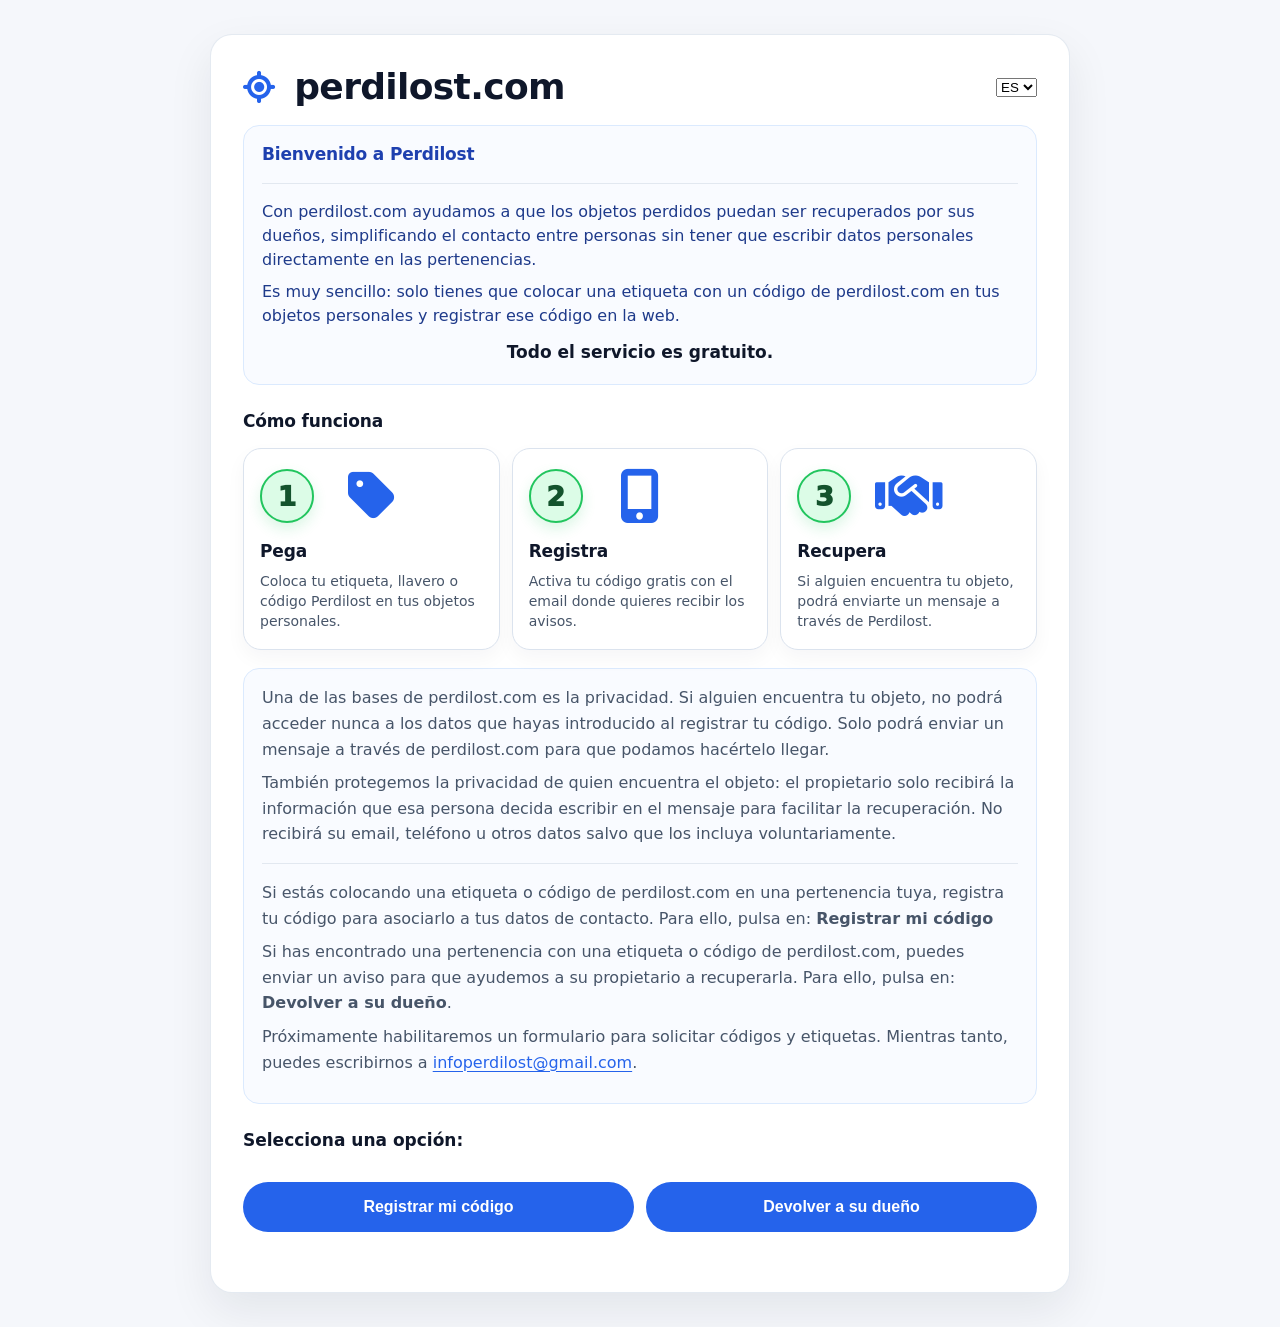
==== index.html @ 6f123579 "Add CA and FR language options to homepage Update index.html" ====
<!DOCTYPE html>
<html lang="es">
<head>
  <meta charset="UTF-8">
  <meta name="viewport" content="width=device-width, initial-scale=1.0">
  <title>perdilost.com</title>
  <link rel="stylesheet" href="styles.css">
  <link rel="stylesheet" href="https://cdnjs.cloudflare.com/ajax/libs/font-awesome/6.5.2/css/all.min.css">
</head>
<body>
  <div class="contenedor">
<div style="display:flex; justify-content:space-between; align-items:center; gap:12px; flex-wrap:wrap;">
  <h1 style="margin-bottom:0;"><i class="fa-solid fa-location-crosshairs"></i> perdilost.com</h1>
  <div>
<select id="selector-idioma" class="selector-idioma" aria-label="Seleccionar idioma" onchange="cambiarIdioma(this.value)">
  <option value="es">ES</option>
  <option value="ca">CA</option>
  <option value="en">EN</option>
  <option value="fr">FR</option>
</select>
  </div>
</div>

<div class="bloque-info bloque-bienvenida">
  <strong id="bienvenida-titulo">Bienvenido a Perdilost</strong>
  <hr>
  <span id="bienvenida-texto">Con perdilost.com ayudamos a que los objetos perdidos puedan ser recuperados por sus dueños, simplificando el contacto entre personas sin tener que escribir datos personales directamente en las pertenencias.<span class="salto-suave">Es muy sencillo: solo tienes que colocar una etiqueta con un código de perdilost.com en tus objetos personales y registrar ese código en la web.</span><span class="texto-destacado-gratuito">Todo el servicio es gratuito.</span></span>
</div>

<section class="pasos-servicio" aria-labelledby="pasos-titulo">
  <h2 id="pasos-titulo"></h2>

  <div class="pasos-lista" id="pasos-lista">
    <div class="paso-card">
      <button type="button" class="boton-carrusel-pasos" aria-label="Ver siguiente paso" onclick="avanzarCarruselPasos()">
        <i class="fa-solid fa-arrow-right"></i>
      </button>

      <div class="paso-cabecera">
        <div class="paso-numero">1</div>
        <div class="paso-icono"><i class="fa-solid fa-tag"></i></div>
      </div>
      <h3 id="paso1-titulo"></h3>
      <p id="paso1-texto"></p>
    </div>

    <div class="paso-card">
      <button type="button" class="boton-carrusel-pasos" aria-label="Ver siguiente paso" onclick="avanzarCarruselPasos()">
        <i class="fa-solid fa-arrow-right"></i>
      </button>

      <div class="paso-cabecera">
        <div class="paso-numero">2</div>
        <div class="paso-icono"><i class="fa-solid fa-mobile-screen-button"></i></div>
      </div>
      <h3 id="paso2-titulo"></h3>
      <p id="paso2-texto"></p>
    </div>

    <div class="paso-card">
      <button type="button" class="boton-carrusel-pasos" aria-label="Ver siguiente paso" onclick="avanzarCarruselPasos()">
        <i class="fa-solid fa-arrow-right"></i>
      </button>

      <div class="paso-cabecera">
        <div class="paso-numero">3</div>
        <div class="paso-icono"><i class="fa-solid fa-handshake"></i></div>
      </div>
      <h3 id="paso3-titulo"></h3>
      <p id="paso3-texto"></p>
    </div>
  </div>
</section>

<div class="bloque-info bloque-opciones">
<div class="texto-secundario" id="texto-privacidad">
    Una de las bases de perdilost.com es la privacidad. Si alguien encuentra tu objeto, no podrá acceder nunca a los datos que hayas introducido al registrar tu código. Solo podrá enviar un mensaje a través de perdilost.com para que podamos hacértelo llegar.<span class="salto-suave">También protegemos la privacidad de quien encuentra el objeto: el propietario solo recibirá la información que esa persona decida escribir en el mensaje para facilitar la recuperación. No recibirá su email, teléfono u otros datos salvo que los incluya voluntariamente.</span>
  </div>

  <hr>

  <div class="texto-secundario" id="bienvenida-secundario">
    Si estás colocando una etiqueta o código de perdilost.com en una pertenencia tuya, registra tu código para asociarlo a tus datos de contacto. Para ello, pulsa en: <strong>Registrar mi código</strong><span class="salto-suave">Si has encontrado una pertenencia con una etiqueta o código de perdilost.com, puedes enviar un aviso para que ayudemos a su propietario a recuperarla. Para ello, pulsa en: <strong>Devolver a su dueño</strong>.</span><span class="salto-suave">Próximamente habilitaremos un formulario para solicitar códigos y etiquetas. Mientras tanto, puedes escribirnos a <a href="mailto:infoperdilost@gmail.com">infoperdilost@gmail.com</a>.</span>
  </div>
</div>

<p id="texto-selecciona-opcion">Selecciona una opción:</p>

<div class="botones-principales">
  <button id="btn-propietario" onclick="mostrarPropietario()">Registrar mi código</button>
  <button id="btn-encontrado" onclick="mostrarEncontrado()">Devolver a su dueño</button>
</div>

    <div id="zona"></div>

<script>
  let idiomaActual = 'es';
let formularioActivo = '';
    const textos = {
  es: {
    selectorIdiomaLabel: 'Seleccionar idioma',
    bienvenidaTitulo: 'Bienvenido a Perdilost',
    bienvenidaTexto: 'Con perdilost.com ayudamos a que los objetos perdidos puedan ser recuperados por sus dueños, simplificando el contacto entre personas sin tener que escribir datos personales directamente en las pertenencias.<span class="salto-suave">Es muy sencillo: solo tienes que colocar una etiqueta con un código de perdilost.com en tus objetos personales y registrar ese código en la web.</span><span class="texto-destacado-gratuito">Todo el servicio es gratuito.</span>',
    bienvenidaSecundario: 'Si estás colocando una etiqueta o código de perdilost.com en una pertenencia tuya, registra tu código para asociarlo a tus datos de contacto. Para ello, pulsa en: <strong>Registrar mi código</strong><span class="salto-suave">Si has encontrado una pertenencia con una etiqueta o código de perdilost.com, puedes enviar un aviso para que ayudemos a su propietario a recuperarla. Para ello, pulsa en: <strong>Devolver a su dueño</strong>.</span><span class="salto-suave">Próximamente habilitaremos un formulario para solicitar códigos y etiquetas. Mientras tanto, puedes escribirnos a <a href="mailto:infoperdilost@gmail.com">infoperdilost@gmail.com</a>.</span>',
    seleccionaOpcion: 'Selecciona una opción:',
    botonRegistrar: 'Registrar mi código',
    botonEncontrado: 'Devolver a su dueño',
    privacidadTexto: 'Una de las bases de perdilost.com es la privacidad. Si alguien encuentra tu objeto, no podrá acceder nunca a los datos que hayas introducido al registrar tu código. Solo podrá enviar un mensaje a través de perdilost.com para que podamos hacértelo llegar.<span class="salto-suave">También protegemos la privacidad de quien encuentra el objeto: el propietario solo recibirá la información que esa persona decida escribir en el mensaje para facilitar la recuperación. No recibirá su email, teléfono u otros datos salvo que los incluya voluntariamente.</span>',
pasosTitulo: 'Cómo funciona',
carruselSiguienteLabel: 'Ver siguiente paso',
paso1Titulo: 'Pega',
paso1Texto: 'Coloca tu etiqueta, llavero o código Perdilost en tus objetos personales.',
paso2Titulo: 'Registra',
paso2Texto: 'Activa tu código gratis con el email donde quieres recibir los avisos.',
paso3Titulo: 'Recupera',
paso3Texto: 'Si alguien encuentra tu objeto, podrá enviarte un mensaje a través de Perdilost.',
formPropietarioTitulo: 'Registrar mi código',
formPropietarioIntro: 'Introduce tu código y tus datos de contacto.',
formPropietarioTexto1: 'Registra tu código en nuestra web de manera que, si alguien encuentra esta pertenencia y accede a Perdilost, te enviaremos un aviso al email que indiques en esta cuenta.',
formPropietarioTexto2: 'También puedes añadir una breve descripción del objeto e instrucciones para su devolución. Esto puede servir más adelante para ayudarte a recuperarlo en caso de pérdida. Todos los datos que facilites son privados y solo los utilizaremos para ayudarte a recuperar tu objeto. Nadie tendrá acceso a esta información a través del código.',
formPropietarioTextoLegal: 'Debes aceptar la información básica sobre protección de datos antes de registrar tu código.',
formEncontradoTitulo: 'Devolver a su dueño',
formEncontradoIntro: 'Introduce el código del objeto y tus datos.',
formEncontradoTexto1: 'Introduce el código que aparece en la etiqueta de la pertenencia que has encontrado, tu nombre (opcional), tu email (opcional) y el mensaje que quieres que reenviemos al propietario con las instrucciones para poder recuperar su pertenencia.',
formEncontradoTexto2: 'Tus datos serán privados. El propietario solo recibirá el mensaje que tú decidas enviarle a través de nuestra web.',
formEncontradoTextoLegal: 'Antes de enviar el aviso, puedes consultar la información básica sobre protección de datos aplicable a este formulario.',
checkboxPrivacidadEncontrado: 'He leído la información básica sobre protección de datos y acepto el tratamiento de los datos que facilite para gestionar este aviso a través del servicio Perdilost.',
placeholderCodigo: 'Ejemplo: 1234567890',
placeholderNombre: 'Escribe tu nombre completo',
placeholderTelefono: 'Escribe tu teléfono (opcional)',
placeholderContacto: 'Escribe tu email',
placeholderContactoRepetir: 'Repite tu email',
placeholderDescripcion: 'Añade cualquier otra información que pueda sernos útil en caso de que pierdas el objeto',
placeholderCodigoEncontrado: 'Introduce el código de la etiqueta',
placeholderNombreEncontrado: 'Tu nombre (opcional)',
placeholderTelefonoEncontrado: 'Tu teléfono (opcional)',
placeholderContactoEncontrado: 'Tu email (opcional)',
placeholderMensajeEncontrado: 'Escribe aquí el mensaje que quieres que reciba el propietario para poder recuperar su pertenencia. Puedes indicar cómo contactarte o en qué lugar has dejado el objeto para que pueda pasar a recogerlo.',
botonCrearRegistro: 'Crear registro',
botonEnviarAviso: 'Enviar aviso',
botonEnviando: 'Enviando...',
mensajeCamposRegistro: 'Debes completar todos los campos para registrar tu código.',
mensajeEmailsNoCoinciden: 'Los emails no coinciden. Revisa ambos campos.',
mensajeEmailRegistroNoEnviado: 'Código activado correctamente, pero no hemos podido enviarte el email de confirmación.',
mensajeRegistroOk: 'Código activado correctamente. Te hemos enviado un email de confirmación con los datos del registro.',
mensajeCamposEncontrado: 'Debes completar todos los campos obligatorios para enviar el aviso.',

proteccionDatosTitulo: 'Información básica sobre protección de datos',
proteccionDatosResponsableLabel: 'Responsable:',
proteccionDatosResponsableValor: 'Perdilost',
proteccionDatosFinalidadLabel: 'Finalidad:',
proteccionDatosFinalidadValor: 'gestionar el registro de tu código, asociarlo a tus datos de contacto, avisarte si alguien encuentra el objeto vinculado a ese código, enviarte recordatorios relacionados con la recuperación del objeto y atender incidencias del servicio.',
proteccionDatosBaseLabel: 'Base jurídica:',
proteccionDatosBaseValor: 'tu consentimiento al registrar el código y solicitar el servicio.',
proteccionDatosDestinatariosLabel: 'Destinatarios:',
proteccionDatosDestinatariosValor: 'no se cederán datos a terceros salvo obligación legal o proveedores necesarios para prestar el servicio, como alojamiento web, base de datos o envío de correos.',
proteccionDatosDerechosLabel: 'Derechos:',
proteccionDatosDerechosValor: 'puedes solicitar el acceso, rectificación, supresión y otros derechos escribiendo a infoperdilost@gmail.com.',
proteccionDatosInfoAdicional: 'Información adicional:',
proteccionDatosInfoAdicionalValor: 'puedes consultar la política de privacidad completa en el enlace habilitado por Perdilost.',
proteccionDatosPoliticaTexto: 'Ver política de privacidad completa',
checkboxPrivacidadRegistro: 'He leído la información básica sobre protección de datos y acepto el tratamiento de mis datos para registrar mi código y gestionar las comunicaciones necesarias del servicio Perdilost.',
mensajePrivacidadObligatoria: 'Debes aceptar la información de protección de datos para registrar tu código.',
mensajePrivacidadObligatoriaEncontrado: 'Debes aceptar la información de protección de datos para enviar el aviso.'
  },
  ca: {
    selectorIdiomaLabel: 'Seleccionar idioma',
    bienvenidaTitulo: 'Benvingut a Perdilost',
    bienvenidaTexto: 'Amb perdilost.com ajudem que els objectes perduts puguin ser recuperats pels seus propietaris, simplificant el contacte entre persones sense haver d’escriure dades personals directament a les pertinences.<span class="salto-suave">És molt senzill: només has de col·locar una etiqueta amb un codi de perdilost.com als teus objectes personals i registrar aquest codi al web.</span><span class="texto-destacado-gratuito">Tot el servei és gratuït.</span>',
    bienvenidaSecundario: 'Si estàs col·locant una etiqueta o codi de perdilost.com en una pertinença teva, registra el teu codi per associar-lo a les teves dades de contacte. Per fer-ho, prem: <strong>Registrar el meu codi</strong><span class="salto-suave">Si has trobat una pertinença amb una etiqueta o codi de perdilost.com, pots enviar un avís perquè ajudem el seu propietari a recuperar-la. Per fer-ho, prem: <strong>Retornar-la al seu propietari</strong>.</span><span class="salto-suave">Properament habilitarem un formulari per sol·licitar codis i etiquetes. Mentrestant, pots escriure’ns a <a href="mailto:infoperdilost@gmail.com">infoperdilost@gmail.com</a>.</span>',
    seleccionaOpcion: 'Selecciona una opció:',
    botonRegistrar: 'Registrar el meu codi',
    botonEncontrado: 'Retornar-la al seu propietari',
    privacidadTexto: 'Una de les bases de perdilost.com és la privacitat. Si algú troba el teu objecte, no podrà accedir mai a les dades que hagis introduït en registrar el teu codi. Només podrà enviar un missatge a través de perdilost.com perquè te’l puguem fer arribar.<span class="salto-suave">També protegim la privacitat de qui troba l’objecte: el propietari només rebrà la informació que aquesta persona decideixi escriure al missatge per facilitar la recuperació. No rebrà el seu email, telèfon o altres dades tret que les inclogui voluntàriament.</span>',
pasosTitulo: 'Com funciona',
carruselSiguienteLabel: 'Veure el pas següent',
paso1Titulo: 'Enganxa',
paso1Texto: 'Col·loca la teva etiqueta, clauer o codi Perdilost als teus objectes personals.',
paso2Titulo: 'Registra',
paso2Texto: 'Activa el teu codi gratis amb l’email on vols rebre els avisos.',
paso3Titulo: 'Recupera',
paso3Texto: 'Si algú troba el teu objecte, podrà enviar-te un missatge a través de Perdilost.',
formPropietarioTitulo: 'Registrar el meu codi',
formPropietarioIntro: 'Introdueix el teu codi i les teves dades de contacte.',
formPropietarioTexto1: 'Registra el teu codi al nostre web perquè, si algú troba aquesta pertinença i accedeix a Perdilost, puguem enviar-te un avís a l’email que indiquis.',
formPropietarioTexto2: 'També pots afegir una breu descripció de l’objecte i instruccions per a la seva devolució. Això pot servir més endavant per ajudar-te a recuperar-lo en cas de pèrdua. Totes les dades que facilitis són privades i només les utilitzarem per ajudar-te a recuperar el teu objecte. Ningú tindrà accés a aquesta informació a través del codi.',
formPropietarioTextoLegal: 'Has d’acceptar la informació bàsica sobre protecció de dades abans de registrar el teu codi.',
formEncontradoTitulo: 'Retornar-la al seu propietari',
formEncontradoIntro: 'Introdueix el codi de l’objecte i les teves dades.',
formEncontradoTexto1: 'Introdueix el codi que apareix a l’etiqueta de la pertinença que has trobat, el teu nom (opcional), el teu email (opcional) i el missatge que vols que reenviem al propietari amb les instruccions perquè pugui recuperar la seva pertinença.',
formEncontradoTexto2: 'Les teves dades seran privades. El propietari només rebrà el missatge que decideixis enviar-li a través del nostre web.',
formEncontradoTextoLegal: 'Abans d’enviar l’avís, pots consultar la informació bàsica sobre protecció de dades aplicable a aquest formulari.',
checkboxPrivacidadEncontrado: 'He llegit la informació bàsica sobre protecció de dades i accepto el tractament de les dades que faciliti per gestionar aquest avís a través del servei Perdilost.',
placeholderCodigo: 'Exemple: 1234567890',
placeholderNombre: 'Escriu el teu nom complet',
placeholderTelefono: 'Escriu el teu telèfon (opcional)',
placeholderContacto: 'Escriu el teu email',
placeholderContactoRepetir: 'Repeteix el teu email',
placeholderDescripcion: 'Afegeix qualsevol altra informació que ens pugui ser útil en cas que perdis l’objecte',
placeholderCodigoEncontrado: 'Introdueix el codi de l’etiqueta',
placeholderNombreEncontrado: 'El teu nom (opcional)',
placeholderTelefonoEncontrado: 'El teu telèfon (opcional)',
placeholderContactoEncontrado: 'El teu email (opcional)',
placeholderMensajeEncontrado: 'Escriu aquí el missatge que vols que rebi el propietari per poder recuperar la seva pertinença. Pots indicar com contactar amb tu o en quin lloc has deixat l’objecte perquè el pugui recollir.',
botonCrearRegistro: 'Crear registre',
botonEnviarAviso: 'Enviar avís',
botonEnviando: 'Enviant...',
mensajeCamposRegistro: 'Has de completar tots els camps per registrar el teu codi.',
mensajeEmailsNoCoinciden: 'Els emails no coincideixen. Revisa tots dos camps.',
mensajeEmailRegistroNoEnviado: 'Codi activat correctament, però no hem pogut enviar-te l’email de confirmació.',
mensajeRegistroOk: 'Codi activat correctament. T’hem enviat un email de confirmació amb les dades del registre.',
mensajeCamposEncontrado: 'Has de completar tots els camps obligatoris per enviar l’avís.',

proteccionDatosTitulo: 'Informació bàsica sobre protecció de dades',
proteccionDatosResponsableLabel: 'Responsable:',
proteccionDatosResponsableValor: 'Perdilost',
proteccionDatosFinalidadLabel: 'Finalitat:',
proteccionDatosFinalidadValor: 'gestionar el registre del teu codi, associar-lo a les teves dades de contacte, avisar-te si algú troba l’objecte vinculat a aquest codi, enviar-te recordatoris relacionats amb la recuperació de l’objecte i atendre incidències del servei.',
proteccionDatosBaseLabel: 'Base jurídica:',
proteccionDatosBaseValor: 'el teu consentiment en registrar el codi i sol·licitar el servei.',
proteccionDatosDestinatariosLabel: 'Destinataris:',
proteccionDatosDestinatariosValor: 'no se cediran dades a tercers excepte obligació legal o proveïdors necessaris per prestar el servei, com allotjament web, base de dades o enviament de correus.',
proteccionDatosDerechosLabel: 'Drets:',
proteccionDatosDerechosValor: 'pots sol·licitar l’accés, rectificació, supressió i altres drets escrivint a infoperdilost@gmail.com.',
proteccionDatosInfoAdicional: 'Informació addicional:',
proteccionDatosInfoAdicionalValor: 'pots consultar la política de privacitat completa a l’enllaç habilitat per Perdilost.',
proteccionDatosPoliticaTexto: 'Veure política de privacitat completa',
checkboxPrivacidadRegistro: 'He llegit la informació bàsica sobre protecció de dades i accepto el tractament de les meves dades per registrar el meu codi i gestionar les comunicacions necessàries del servei Perdilost.',
mensajePrivacidadObligatoria: 'Has d’acceptar la informació de protecció de dades per registrar el teu codi.',
mensajePrivacidadObligatoriaEncontrado: 'Has d’acceptar la informació de protecció de dades per enviar l’avís.'
  },
  en: {
    selectorIdiomaLabel: 'Select language',
    bienvenidaTitulo: 'Welcome to Perdilost',
    bienvenidaTexto: 'With perdilost.com, we help lost belongings be recovered by their owners, making contact between people easier without having to write personal details directly on belongings.<span class="salto-suave">It is very simple: just place a tag with a perdilost.com code on your personal belongings and register that code on the website.</span><span class="texto-destacado-gratuito">The whole service is free.</span>',
    bienvenidaSecundario: 'If you are placing a perdilost.com tag or code on one of your belongings, register your code to link it to your contact details. To do so, click: <strong>Register my code</strong><span class="salto-suave">If you have found an item with a perdilost.com tag or code, you can send a notice so we can help its owner recover it. To do so, click: <strong>Return it to its owner</strong>.</span><span class="salto-suave">We will soon add a form to request codes and tags. Until then, you can write to us at <a href="mailto:infoperdilost@gmail.com">infoperdilost@gmail.com</a>.</span>',
    seleccionaOpcion: 'Choose an option:',
    botonRegistrar: 'Register my code',
    botonEncontrado: 'Return it to its owner',
    privacidadTexto: 'One of the foundations of perdilost.com is privacy. If someone finds your item, they will never be able to access the details you entered when registering your code. They can only send a message through perdilost.com so we can forward it to you.<span class="salto-suave">We also protect the privacy of the person who finds the item: the owner will only receive the information that person chooses to write in the message to help recover the item. They will not receive their email, phone number or other details unless they include them voluntarily.</span>',
pasosTitulo: 'How it works',
carruselSiguienteLabel: 'View next step',
paso1Titulo: 'Stick',
paso1Texto: 'Attach your Perdilost label, keyring or code to your personal belongings.',
paso2Titulo: 'Register',
paso2Texto: 'Activate your code for free with the email where you want to receive notifications.',
paso3Titulo: 'Recover',
paso3Texto: 'If someone finds your item, they can send you a message through Perdilost.',
formPropietarioTitulo: 'Register my code',
formPropietarioIntro: 'Enter your code and your contact details.',
formPropietarioTexto1: 'Register your code on our website so that, if someone finds this item and accesses Perdilost, we can send you a notice to the email address you provide.',
formPropietarioTexto2: 'You can also add a brief description of the item and instructions for its return. This may help you recover it later if it is lost. All the data you provide is private and will only be used to help you recover your item. No one will have access to this information through the code.',
formPropietarioTextoLegal: 'You must accept the basic data protection information before registering your code.',
formEncontradoTitulo: 'Return it to its owner',
formEncontradoIntro: 'Enter the item code and your details.',
formEncontradoTexto1: 'Enter the code shown on the tag of the item you found, your name (optional), your email (optional), and the message you want us to forward to the owner with instructions so they can recover their item.',
formEncontradoTexto2: 'Your details will remain private. The owner will only receive the message that you choose to send through our website.',
formEncontradoTextoLegal: 'Before sending the notice, you can read the basic data protection information applicable to this form.',
checkboxPrivacidadEncontrado: 'I have read the basic data protection information and I accept the processing of the data I provide to manage this notice through the Perdilost service.',
placeholderCodigo: 'Example: 1234567890',
placeholderNombre: 'Enter your full name',
placeholderTelefono: 'Enter your phone number (optional)',
placeholderContacto: 'Enter your email',
placeholderContactoRepetir: 'Repeat your email',
placeholderDescripcion: 'Add any other information that may be useful if you lose the item',
placeholderCodigoEncontrado: 'Enter the code on the tag',
placeholderNombreEncontrado: 'Your name (optional)',
placeholderTelefonoEncontrado: 'Your phone number (optional)',
placeholderContactoEncontrado: 'Your email (optional)',
placeholderMensajeEncontrado: 'Write here the message you want the owner to receive so they can recover their item. You can indicate how to contact you or where you left it.',
botonCrearRegistro: 'Create record',
botonEnviarAviso: 'Send notice',
botonEnviando: 'Sending...',
mensajeCamposRegistro: 'You must complete all fields to register your code.',
mensajeEmailsNoCoinciden: 'The email addresses do not match. Please check both fields.',
mensajeEmailRegistroNoEnviado: 'Code activated correctly, but we could not send you the confirmation email.',
mensajeRegistroOk: 'Code activated correctly. We have sent you a confirmation email with the registration details.',
mensajeCamposEncontrado: 'You must complete all required fields to send the notice.',

proteccionDatosTitulo: 'Basic information on data protection',
proteccionDatosResponsableLabel: 'Controller:',
proteccionDatosResponsableValor: 'Perdilost',
proteccionDatosFinalidadLabel: 'Purpose:',
proteccionDatosFinalidadValor: 'to manage your code registration, link it to your contact details, notify you if someone finds the item associated with that code, send you reminders related to item recovery, and handle service-related issues.',
proteccionDatosBaseLabel: 'Legal basis:',
proteccionDatosBaseValor: 'your consent when registering the code and requesting the service.',
proteccionDatosDestinatariosLabel: 'Recipients:',
proteccionDatosDestinatariosValor: 'data will not be disclosed to third parties except where required by law or to service providers necessary to operate the service, such as web hosting, database, or email delivery providers.',
proteccionDatosDerechosLabel: 'Rights:',
proteccionDatosDerechosValor: 'you may request access, rectification, erasure, and other rights by writing to infoperdilost@gmail.com.',
proteccionDatosInfoAdicional: 'Additional information:',
proteccionDatosInfoAdicionalValor: 'you can read the full privacy policy using the link provided by Perdilost.',
proteccionDatosPoliticaTexto: 'View full privacy policy',
checkboxPrivacidadRegistro: 'I have read the basic data protection information and I accept the processing of my data to register my code and manage the communications necessary for the Perdilost service.',
mensajePrivacidadObligatoria: 'You must accept the data protection information to register your code.',
mensajePrivacidadObligatoriaEncontrado: 'You must accept the data protection information to send the notice.'
  },
  fr: {
    selectorIdiomaLabel: 'Sélectionner la langue',
    bienvenidaTitulo: 'Bienvenue sur Perdilost',
    bienvenidaTexto: 'Avec perdilost.com, nous aidons les objets perdus à être retrouvés par leurs propriétaires, en facilitant le contact entre les personnes sans avoir à écrire de données personnelles directement sur les biens.<span class="salto-suave">C’est très simple : il suffit de placer une étiquette avec un code perdilost.com sur vos objets personnels et d’enregistrer ce code sur le site.</span><span class="texto-destacado-gratuito">Tout le service est gratuit.</span>',
    bienvenidaSecundario: 'Si vous placez une étiquette ou un code perdilost.com sur l’un de vos biens, enregistrez votre code pour l’associer à vos coordonnées. Pour cela, cliquez sur : <strong>Enregistrer mon code</strong><span class="salto-suave">Si vous avez trouvé un bien avec une étiquette ou un code perdilost.com, vous pouvez envoyer un avis afin que nous aidions son propriétaire à le récupérer. Pour cela, cliquez sur : <strong>Le rendre à son propriétaire</strong>.</span><span class="salto-suave">Nous proposerons prochainement un formulaire pour demander des codes et des étiquettes. En attendant, vous pouvez nous écrire à <a href="mailto:infoperdilost@gmail.com">infoperdilost@gmail.com</a>.</span>',
    seleccionaOpcion: 'Sélectionnez une option :',
    botonRegistrar: 'Enregistrer mon code',
    botonEncontrado: 'Le rendre à son propriétaire',
    privacidadTexto: 'L’une des bases de perdilost.com est la confidentialité. Si quelqu’un trouve votre objet, il ne pourra jamais accéder aux données que vous avez saisies lors de l’enregistrement de votre code. Il pourra seulement envoyer un message via perdilost.com afin que nous puissions vous le transmettre.<span class="salto-suave">Nous protégeons également la confidentialité de la personne qui trouve l’objet : le propriétaire recevra uniquement les informations que cette personne décide d’écrire dans le message pour faciliter la récupération. Il ne recevra pas son email, son téléphone ni d’autres données, sauf si elle les inclut volontairement.</span>',
pasosTitulo: 'Comment ça marche',
carruselSiguienteLabel: 'Voir l’étape suivante',
paso1Titulo: 'Collez',
paso1Texto: 'Placez votre étiquette, porte-clés ou code Perdilost sur vos objets personnels.',
paso2Titulo: 'Enregistrez',
paso2Texto: 'Activez gratuitement votre code avec l’email sur lequel vous souhaitez recevoir les avis.',
paso3Titulo: 'Récupérez',
paso3Texto: 'Si quelqu’un trouve votre objet, il pourra vous envoyer un message via Perdilost.',
formPropietarioTitulo: 'Enregistrer mon code',
formPropietarioIntro: 'Saisissez votre code et vos coordonnées.',
formPropietarioTexto1: 'Enregistrez votre code sur notre site afin que, si quelqu’un trouve ce bien et accède à Perdilost, nous puissions vous envoyer un avis à l’adresse email indiquée.',
formPropietarioTexto2: 'Vous pouvez également ajouter une brève description de l’objet et des instructions pour son retour. Cela pourra vous aider à le récupérer plus tard en cas de perte. Toutes les données fournies sont privées et seront uniquement utilisées pour vous aider à récupérer votre objet. Personne n’aura accès à ces informations via le code.',
formPropietarioTextoLegal: 'Vous devez accepter les informations de base sur la protection des données avant d’enregistrer votre code.',
formEncontradoTitulo: 'Le rendre à son propriétaire',
formEncontradoIntro: 'Saisissez le code de l’objet et vos informations.',
formEncontradoTexto1: 'Saisissez le code figurant sur l’étiquette du bien que vous avez trouvé, votre nom (facultatif), votre email (facultatif) et le message que vous souhaitez que nous transmettions au propriétaire avec les instructions pour récupérer son bien.',
formEncontradoTexto2: 'Vos données resteront privées. Le propriétaire recevra uniquement le message que vous décidez d’envoyer via notre site.',
formEncontradoTextoLegal: 'Avant d’envoyer l’avis, vous pouvez consulter les informations de base sur la protection des données applicables à ce formulaire.',
checkboxPrivacidadEncontrado: 'J’ai lu les informations de base sur la protection des données et j’accepte le traitement des données que je fournis pour gérer cet avis via le service Perdilost.',
placeholderCodigo: 'Exemple : 1234567890',
placeholderNombre: 'Écrivez votre nom complet',
placeholderTelefono: 'Écrivez votre téléphone (facultatif)',
placeholderContacto: 'Écrivez votre email',
placeholderContactoRepetir: 'Répétez votre email',
placeholderDescripcion: 'Ajoutez toute autre information qui pourrait nous être utile si vous perdez l’objet',
placeholderCodigoEncontrado: 'Saisissez le code de l’étiquette',
placeholderNombreEncontrado: 'Votre nom (facultatif)',
placeholderTelefonoEncontrado: 'Votre téléphone (facultatif)',
placeholderContactoEncontrado: 'Votre email (facultatif)',
placeholderMensajeEncontrado: 'Écrivez ici le message que vous souhaitez transmettre au propriétaire pour qu’il puisse récupérer son bien. Vous pouvez indiquer comment vous contacter ou où vous avez laissé l’objet.',
botonCrearRegistro: 'Créer l’enregistrement',
botonEnviarAviso: 'Envoyer l’avis',
botonEnviando: 'Envoi...',
mensajeCamposRegistro: 'Vous devez remplir tous les champs pour enregistrer votre code.',
mensajeEmailsNoCoinciden: 'Les adresses email ne correspondent pas. Vérifiez les deux champs.',
mensajeEmailRegistroNoEnviado: 'Code activé correctement, mais nous n’avons pas pu vous envoyer l’email de confirmation.',
mensajeRegistroOk: 'Code activé correctement. Nous vous avons envoyé un email de confirmation avec les détails de l’enregistrement.',
mensajeCamposEncontrado: 'Vous devez remplir tous les champs obligatoires pour envoyer l’avis.',

proteccionDatosTitulo: 'Informations de base sur la protection des données',
proteccionDatosResponsableLabel: 'Responsable :',
proteccionDatosResponsableValor: 'Perdilost',
proteccionDatosFinalidadLabel: 'Finalité :',
proteccionDatosFinalidadValor: 'gérer l’enregistrement de votre code, l’associer à vos coordonnées, vous prévenir si quelqu’un trouve l’objet associé à ce code, vous envoyer des rappels liés à la récupération de l’objet et traiter les incidents du service.',
proteccionDatosBaseLabel: 'Base juridique :',
proteccionDatosBaseValor: 'votre consentement lors de l’enregistrement du code et de la demande du service.',
proteccionDatosDestinatariosLabel: 'Destinataires :',
proteccionDatosDestinatariosValor: 'les données ne seront pas transmises à des tiers sauf obligation légale ou prestataires nécessaires au service, comme l’hébergement web, la base de données ou l’envoi d’emails.',
proteccionDatosDerechosLabel: 'Droits :',
proteccionDatosDerechosValor: 'vous pouvez demander l’accès, la rectification, la suppression et d’autres droits en écrivant à infoperdilost@gmail.com.',
proteccionDatosInfoAdicional: 'Informations supplémentaires :',
proteccionDatosInfoAdicionalValor: 'vous pouvez consulter la politique de confidentialité complète via le lien fourni par Perdilost.',
proteccionDatosPoliticaTexto: 'Voir la politique de confidentialité complète',
checkboxPrivacidadRegistro: 'J’ai lu les informations de base sur la protection des données et j’accepte le traitement de mes données pour enregistrer mon code et gérer les communications nécessaires du service Perdilost.',
mensajePrivacidadObligatoria: 'Vous devez accepter les informations de protection des données pour enregistrer votre code.',
mensajePrivacidadObligatoriaEncontrado: 'Vous devez accepter les informations de protection des données pour envoyer l’avis.'
  }
};
    function aplicarTextosGenerales() {
  document.documentElement.lang = idiomaActual;

  const selectorIdioma = document.getElementById('selector-idioma');
  if (selectorIdioma) {
    selectorIdioma.value = idiomaActual;
    selectorIdioma.setAttribute('aria-label', textos[idiomaActual].selectorIdiomaLabel);
  }

  document.getElementById('bienvenida-titulo').innerHTML = textos[idiomaActual].bienvenidaTitulo;
  document.getElementById('bienvenida-texto').innerHTML = textos[idiomaActual].bienvenidaTexto;
  document.getElementById('bienvenida-secundario').innerHTML = textos[idiomaActual].bienvenidaSecundario;
  document.getElementById('pasos-titulo').innerHTML = textos[idiomaActual].pasosTitulo;
document.getElementById('paso1-titulo').innerHTML = textos[idiomaActual].paso1Titulo;
document.getElementById('paso1-texto').innerHTML = textos[idiomaActual].paso1Texto;
document.getElementById('paso2-titulo').innerHTML = textos[idiomaActual].paso2Titulo;
document.getElementById('paso2-texto').innerHTML = textos[idiomaActual].paso2Texto;
document.getElementById('paso3-titulo').innerHTML = textos[idiomaActual].paso3Titulo;
document.getElementById('paso3-texto').innerHTML = textos[idiomaActual].paso3Texto;

document.querySelectorAll('.boton-carrusel-pasos').forEach((boton) => {
  boton.setAttribute('aria-label', textos[idiomaActual].carruselSiguienteLabel);
});

  document.getElementById('texto-selecciona-opcion').innerHTML = textos[idiomaActual].seleccionaOpcion;
  document.getElementById('btn-propietario').innerHTML = textos[idiomaActual].botonRegistrar;
  document.getElementById('btn-encontrado').innerHTML = textos[idiomaActual].botonEncontrado;
  document.getElementById('texto-privacidad').innerHTML = textos[idiomaActual].privacidadTexto;
}
function desplazarAFormularioEnMovil() {
  const zona = document.getElementById('zona');

  if (zona && window.matchMedia('(max-width: 720px)').matches) {
    setTimeout(() => {
      zona.scrollIntoView({
        behavior: 'smooth',
        block: 'start'
      });
    }, 80);
  }
}

function avanzarCarruselPasos() {
  const lista = document.getElementById('pasos-lista');
  const tarjetas = lista?.querySelectorAll('.paso-card');

  if (!lista || !tarjetas || tarjetas.length === 0) {
    return;
  }

  const primeraTarjeta = tarjetas[0];
  const estilosLista = window.getComputedStyle(lista);
  const separacion = parseFloat(estilosLista.columnGap || estilosLista.gap || 0);
  const anchoPaso = primeraTarjeta.offsetWidth + separacion;
  const indiceActual = Math.round(lista.scrollLeft / anchoPaso);
  const siguienteIndice = indiceActual >= tarjetas.length - 1 ? 0 : indiceActual + 1;

  lista.scrollTo({
    left: siguienteIndice * anchoPaso,
    behavior: 'smooth'
  });
}
function cambiarIdioma(idioma) {
  idiomaActual = textos[idioma] ? idioma : 'es';

  aplicarTextosGenerales();

  if (formularioActivo === 'propietario') {
    mostrarPropietario();
  } else if (formularioActivo === 'encontrado') {
    mostrarEncontrado();
  }
}

function marcarCampoError(id) {
  const elemento = document.getElementById(id);
  if (elemento) {
    elemento.classList.add('campo-error');
  }
}

function limpiarCampoError(id) {
  const elemento = document.getElementById(id);
  if (elemento) {
    elemento.classList.remove('campo-error');
  }
}

function marcarGrupoError(id) {
  const elemento = document.getElementById(id);
  if (elemento) {
    elemento.classList.add('grupo-error');
  }
}

function limpiarGrupoError(id) {
  const elemento = document.getElementById(id);
  if (elemento) {
    elemento.classList.remove('grupo-error');
  }
}

    aplicarTextosGenerales();
    
    function mostrarPropietario() {
      document.getElementById('btn-propietario').classList.add('activo');
      formularioActivo = 'propietario';
      document.getElementById('btn-encontrado').classList.remove('activo');
      document.getElementById('zona').innerHTML = `
        <div class="tarjeta-formulario">
<p><strong>${textos[idiomaActual].formPropietarioTitulo}</strong></p><hr>
<p>${textos[idiomaActual].formPropietarioIntro}</p>

<div class="texto-explicativo-formulario">
   ${textos[idiomaActual].formPropietarioTexto1}
  <div class="texto-secundario salto-suave">
    ${textos[idiomaActual].formPropietarioTexto2}
  </div>
  <div class="texto-secundario salto-suave">
    ${textos[idiomaActual].formPropietarioTextoLegal || ''}
  </div>
</div>

<div class="bloque-info bloque-legal-resumido" style="margin-top:18px;">
  <strong>${textos[idiomaActual].proteccionDatosTitulo}</strong>
  <p>${textos[idiomaActual].formPropietarioTextoLegal || ''}</p>
    <details class="detalle-legal">
    <summary>${idiomaActual === 'en' ? 'View basic data protection details' : idiomaActual === 'ca' ? 'Veure informació bàsica de protecció de dades' : idiomaActual === 'fr' ? 'Voir les informations de base sur la protection des données' : 'Ver información básica de protección de datos'}</summary>
    <div class="detalle-legal-contenido">
      <p><strong>${textos[idiomaActual].proteccionDatosResponsableLabel}</strong> ${textos[idiomaActual].proteccionDatosResponsableValor}</p>
      <p><strong>${textos[idiomaActual].proteccionDatosFinalidadLabel}</strong> ${textos[idiomaActual].proteccionDatosFinalidadValor}</p>
      <p><strong>${textos[idiomaActual].proteccionDatosBaseLabel}</strong> ${textos[idiomaActual].proteccionDatosBaseValor}</p>
      <p><strong>${textos[idiomaActual].proteccionDatosDestinatariosLabel}</strong> ${textos[idiomaActual].proteccionDatosDestinatariosValor}</p>
      <p><strong>${textos[idiomaActual].proteccionDatosDerechosLabel}</strong> ${textos[idiomaActual].proteccionDatosDerechosValor}</p>
      <p><strong>${textos[idiomaActual].proteccionDatosInfoAdicional}</strong> ${textos[idiomaActual].proteccionDatosInfoAdicionalValor}</p>
    </div>
  </details>

  <p class="enlace-politica-completa"><a href="privacidad.html" target="_blank" rel="noopener noreferrer">${textos[idiomaActual].proteccionDatosPoliticaTexto}</a></p>
</div>

<label id="grupo-privacy-accepted" class="grupo-checkbox-privacidad" style="display:flex; gap:10px; align-items:flex-start; margin-top:16px; color:#334155;">
  <input type="checkbox" id="privacy-accepted" style="width:auto; margin-top:3px;">
  <span>${textos[idiomaActual].checkboxPrivacidadRegistro}</span>
</label>

<input type="text" id="codigo" placeholder="${textos[idiomaActual].placeholderCodigo}" required><br><br>
<input type="text" id="nombre" placeholder="${textos[idiomaActual].placeholderNombre}" required><br><br>
<input type="text" id="telefono" placeholder="${textos[idiomaActual].placeholderTelefono}"><br><br>
<input type="email" id="contacto" placeholder="${textos[idiomaActual].placeholderContacto}" required><br><br>
<input type="email" id="contacto-repetir" placeholder="${textos[idiomaActual].placeholderContactoRepetir}" required><br><br>
<div id="mensaje-email-coincide" style="display:none; color:#991b1b; margin-top:-8px; margin-bottom:14px; font-size:14px;">${textos[idiomaActual].mensajeEmailsNoCoinciden}</div>
<textarea id="descripcion" placeholder="${textos[idiomaActual].placeholderDescripcion}" required></textarea><br><br>
<div id="mensaje-registro" style="margin-top:18px;"></div>
<button type="button" id="btn-guardar-codigo" onclick="guardarCodigo()">${textos[idiomaActual].botonCrearRegistro}</button>
</div>
`;
      desplazarAFormularioEnMovil();
    }

    function mostrarEncontrado() {
      document.getElementById('btn-encontrado').classList.add('activo');
      formularioActivo = 'encontrado';
      document.getElementById('btn-propietario').classList.remove('activo');
      document.getElementById('zona').innerHTML = `
        <div class="tarjeta-formulario">
<p><strong>${textos[idiomaActual].formEncontradoTitulo}</strong></p><hr>
<p>${textos[idiomaActual].formEncontradoIntro}</p>

<div class="texto-explicativo-formulario">
  ${textos[idiomaActual].formEncontradoTexto1}
  <div class="texto-secundario salto-suave">
    ${textos[idiomaActual].formEncontradoTexto2}
  </div>
  <div class="texto-secundario salto-suave">
    ${textos[idiomaActual].formEncontradoTextoLegal || ''}
  </div>
</div>

<div class="bloque-info bloque-legal-resumido" style="margin-top:18px;">
  <strong>${textos[idiomaActual].proteccionDatosTitulo}</strong>
  <p>${textos[idiomaActual].formEncontradoTextoLegal || ''}</p>

  <details class="detalle-legal">
    <summary>${idiomaActual === 'en' ? 'View basic data protection details' : idiomaActual === 'ca' ? 'Veure informació bàsica de protecció de dades' : idiomaActual === 'fr' ? 'Voir les informations de base sur la protection des données' : 'Ver información básica de protección de datos'}</summary>
    <div class="detalle-legal-contenido">
      <p><strong>${textos[idiomaActual].proteccionDatosResponsableLabel}</strong> ${textos[idiomaActual].proteccionDatosResponsableValor}</p>
      <p><strong>${textos[idiomaActual].proteccionDatosFinalidadLabel}</strong> ${textos[idiomaActual].proteccionDatosFinalidadValor}</p>
      <p><strong>${textos[idiomaActual].proteccionDatosBaseLabel}</strong> ${textos[idiomaActual].proteccionDatosBaseValor}</p>
      <p><strong>${textos[idiomaActual].proteccionDatosDestinatariosLabel}</strong> ${textos[idiomaActual].proteccionDatosDestinatariosValor}</p>
      <p><strong>${textos[idiomaActual].proteccionDatosDerechosLabel}</strong> ${textos[idiomaActual].proteccionDatosDerechosValor}</p>
      <p><strong>${textos[idiomaActual].proteccionDatosInfoAdicional}</strong> ${textos[idiomaActual].proteccionDatosInfoAdicionalValor}</p>
    </div>
  </details>

  <p class="enlace-politica-completa"><a href="privacidad.html" target="_blank" rel="noopener noreferrer">${textos[idiomaActual].proteccionDatosPoliticaTexto}</a></p>
</div>

<label id="grupo-privacy-accepted-encontrado" class="grupo-checkbox-privacidad" style="display:flex; gap:10px; align-items:flex-start; margin-top:16px; color:#334155;">
  <input type="checkbox" id="privacy-accepted-encontrado" style="width:auto; margin-top:3px;">
  <span>${textos[idiomaActual].checkboxPrivacidadEncontrado}</span>
</label>

<input type="text" id="codigo-encontrado" placeholder="${textos[idiomaActual].placeholderCodigoEncontrado}" required><br><br>
<input type="text" id="nombre-encontrado" placeholder="${textos[idiomaActual].placeholderNombreEncontrado}"><br><br>
<input type="text" id="telefono-encontrado" placeholder="${textos[idiomaActual].placeholderTelefonoEncontrado}"><br><br>
<input type="email" id="contacto-encontrado" placeholder="${textos[idiomaActual].placeholderContactoEncontrado}"><br><br>
<textarea id="mensaje-encontrado" placeholder="${textos[idiomaActual].placeholderMensajeEncontrado}" required></textarea><br><br>
<div id="mensaje-encontrado-formulario" style="margin-top:18px;"></div>
<button type="button" id="btn-enviar-aviso" onclick="comprobarCodigoEncontrado()">${textos[idiomaActual].botonEnviarAviso}</button>
        </div>
      `;
      desplazarAFormularioEnMovil();
    }

async function guardarCodigo() {
   const codigo = document.getElementById('codigo').value.trim();
   const nombre = document.getElementById('nombre').value.trim();
   const telefono = document.getElementById('telefono').value.trim();
   const contacto = document.getElementById('contacto').value.trim();
   const contactoRepetir = document.getElementById('contacto-repetir').value.trim();
   const descripcion = document.getElementById('descripcion').value.trim();
   const mensajeEmailCoincide = document.getElementById('mensaje-email-coincide');
   const mensajeRegistro = document.getElementById('mensaje-registro');
   const botonGuardarCodigo = document.getElementById('btn-guardar-codigo');

mensajeEmailCoincide.style.display = 'none';
mensajeRegistro.innerHTML = '';

limpiarCampoError('codigo');
limpiarCampoError('nombre');
limpiarCampoError('telefono');
limpiarCampoError('contacto');
limpiarCampoError('contacto-repetir');
limpiarCampoError('descripcion');
limpiarGrupoError('grupo-privacy-accepted');

if (botonGuardarCodigo) {
  botonGuardarCodigo.disabled = true;
  botonGuardarCodigo.textContent = textos[idiomaActual].botonEnviando;
}
  
if (!codigo || !nombre || !contacto || !contactoRepetir || !descripcion) {
  if (!codigo) marcarCampoError('codigo');
  if (!nombre) marcarCampoError('nombre');
  if (!contacto) marcarCampoError('contacto');
  if (!contactoRepetir) marcarCampoError('contacto-repetir');
  if (!descripcion) marcarCampoError('descripcion');

  mensajeRegistro.innerHTML = `<div class="mensaje-error">${textos[idiomaActual].mensajeCamposRegistro}</div>`;
  if (botonGuardarCodigo) {
    botonGuardarCodigo.disabled = false;
    botonGuardarCodigo.textContent = textos[idiomaActual].botonCrearRegistro;
  }
  return;
}

const privacyAccepted = document.getElementById('privacy-accepted')?.checked;
if (!privacyAccepted) {
  marcarGrupoError('grupo-privacy-accepted');
  mensajeRegistro.innerHTML = `<div class="mensaje-error">${textos[idiomaActual].mensajePrivacidadObligatoria}</div>`;
  if (botonGuardarCodigo) {
    botonGuardarCodigo.disabled = false;
    botonGuardarCodigo.textContent = textos[idiomaActual].botonCrearRegistro;
  }
  return;
}

if (contacto !== contactoRepetir) {
  marcarCampoError('contacto');
  marcarCampoError('contacto-repetir');
  mensajeEmailCoincide.style.display = 'block';
  mensajeRegistro.innerHTML = `<div class="mensaje-error">${textos[idiomaActual].mensajeEmailsNoCoinciden}</div>`;
  if (botonGuardarCodigo) {
    botonGuardarCodigo.disabled = false;
    botonGuardarCodigo.textContent = textos[idiomaActual].botonCrearRegistro;
  }
  return;
}

const respuestaRegistro = await fetch('/api/register-code', {
  method: 'POST',
  headers: {
    'Content-Type': 'application/json'
  },
  body: JSON.stringify({
    code: codigo,
    owner_name: nombre,
    owner_phone: telefono || '',
    contact_info: contacto,
    contact_info_repeat: contactoRepetir,
    description: descripcion,
    language: idiomaActual,
    privacy_accepted: !!privacyAccepted
  })
});

let resultadoRegistro = null;

try {
  resultadoRegistro = await respuestaRegistro.json();
} catch (e) {
  resultadoRegistro = null;
}

if (!respuestaRegistro.ok) {
  marcarCampoError('codigo');
  const textoError = resultadoRegistro?.error || (idiomaActual === 'en' ? 'Error saving the registration.' : idiomaActual === 'ca' ? 'Error en desar el registre.' : idiomaActual === 'fr' ? 'Erreur lors de l’enregistrement.' : 'Error al guardar el registro.');
  mensajeRegistro.innerHTML = `<div class="mensaje-error">${textoError}</div>`;
  if (botonGuardarCodigo) {
    botonGuardarCodigo.disabled = false;
    botonGuardarCodigo.textContent = textos[idiomaActual].botonCrearRegistro;
  }
  return;
}

if (resultadoRegistro?.ok === false) {
  mensajeRegistro.innerHTML = `<div class="mensaje-error">${resultadoRegistro.message || textos[idiomaActual].mensajeEmailRegistroNoEnviado}</div>`;
  if (botonGuardarCodigo) {
    botonGuardarCodigo.disabled = false;
    botonGuardarCodigo.textContent = textos[idiomaActual].botonCrearRegistro;
  }
  return;
} else {
document.getElementById('codigo').value = '';
document.getElementById('nombre').value = '';
document.getElementById('telefono').value = '';
document.getElementById('contacto').value = '';
document.getElementById('contacto-repetir').value = '';
document.getElementById('descripcion').value = '';
document.getElementById('privacy-accepted').checked = false;

limpiarCampoError('codigo');
limpiarCampoError('nombre');
limpiarCampoError('telefono');
limpiarCampoError('contacto');
limpiarCampoError('contacto-repetir');
limpiarCampoError('descripcion');
limpiarGrupoError('grupo-privacy-accepted');

if (botonGuardarCodigo) {
  botonGuardarCodigo.disabled = false;
  botonGuardarCodigo.textContent = textos[idiomaActual].botonCrearRegistro;
}

mensajeRegistro.innerHTML = `<div class="mensaje-ok">${resultadoRegistro?.message || textos[idiomaActual].mensajeRegistroOk}</div>`;
}
}
async function comprobarCodigoEncontrado() {
const codigo = document.getElementById('codigo-encontrado').value.trim();
const nombre = document.getElementById('nombre-encontrado').value.trim();
const telefono = document.getElementById('telefono-encontrado').value.trim();
const contacto = document.getElementById('contacto-encontrado').value.trim();
const mensaje = document.getElementById('mensaje-encontrado').value.trim();
const mensajeEncontradoFormulario = document.getElementById('mensaje-encontrado-formulario');
const botonEnviarAviso = document.getElementById('btn-enviar-aviso');

mensajeEncontradoFormulario.innerHTML = '';

limpiarCampoError('codigo-encontrado');
limpiarCampoError('nombre-encontrado');
limpiarCampoError('telefono-encontrado');
limpiarCampoError('contacto-encontrado');
limpiarCampoError('mensaje-encontrado');
limpiarGrupoError('grupo-privacy-accepted-encontrado');

if (botonEnviarAviso) {
  botonEnviarAviso.disabled = true;
  botonEnviarAviso.textContent = textos[idiomaActual].botonEnviando;
}

if (!codigo || !mensaje) {
  if (!codigo) marcarCampoError('codigo-encontrado');
  if (!mensaje) marcarCampoError('mensaje-encontrado');

  mensajeEncontradoFormulario.innerHTML = `<div class="mensaje-error">${textos[idiomaActual].mensajeCamposEncontrado}</div>`;
  if (botonEnviarAviso) {
    botonEnviarAviso.disabled = false;
    botonEnviarAviso.textContent = textos[idiomaActual].botonEnviarAviso;
  }
  return;
}

const privacyAcceptedEncontrado = document.getElementById('privacy-accepted-encontrado')?.checked;
if (!privacyAcceptedEncontrado) {
  marcarGrupoError('grupo-privacy-accepted-encontrado');
  mensajeEncontradoFormulario.innerHTML = `<div class="mensaje-error">${textos[idiomaActual].mensajePrivacidadObligatoriaEncontrado}</div>`;
  if (botonEnviarAviso) {
    botonEnviarAviso.disabled = false;
    botonEnviarAviso.textContent = textos[idiomaActual].botonEnviarAviso;
  }
  return;
}

const respuesta = await fetch('/api/report-found-item', {
  method: 'POST',
  headers: {
    'Content-Type': 'application/json'
  },
  body: JSON.stringify({
    code: codigo,
    finder_name: nombre || '',
    finder_phone: telefono || '',
    finder_contact: contacto || '',
    message: mensaje,
    language: idiomaActual
  })
});

let resultado = null;

try {
  resultado = await respuesta.json();
} catch (e) {
  resultado = null;
}

if (!respuesta.ok) {
  marcarCampoError('codigo-encontrado');
  const textoError = resultado?.error || (idiomaActual === 'en' ? 'Unexpected error sending the notice.' : idiomaActual === 'ca' ? 'Error inesperat en enviar l’avís.' : idiomaActual === 'fr' ? 'Erreur inattendue lors de l’envoi de l’avis.' : 'Error inesperado al enviar el aviso.');
  mensajeEncontradoFormulario.innerHTML = `<div class="mensaje-error">${textoError}</div>`;
  if (botonEnviarAviso) {
    botonEnviarAviso.disabled = false;
    botonEnviarAviso.textContent = textos[idiomaActual].botonEnviarAviso;
  }
  return;
}

if (resultado?.message) {
document.getElementById('codigo-encontrado').value = '';
document.getElementById('nombre-encontrado').value = '';
document.getElementById('telefono-encontrado').value = '';
document.getElementById('contacto-encontrado').value = '';
document.getElementById('mensaje-encontrado').value = '';
document.getElementById('privacy-accepted-encontrado').checked = false;

limpiarCampoError('codigo-encontrado');
limpiarCampoError('nombre-encontrado');
limpiarCampoError('telefono-encontrado');
limpiarCampoError('contacto-encontrado');
limpiarCampoError('mensaje-encontrado');
limpiarGrupoError('grupo-privacy-accepted-encontrado');

if (resultado.ok === true && resultado.emailSent === true) {
    if (botonEnviarAviso) {
      botonEnviarAviso.disabled = false;
      botonEnviarAviso.textContent = textos[idiomaActual].botonEnviarAviso;
    }
    mensajeEncontradoFormulario.innerHTML = `<div class="mensaje-ok">${resultado.message}</div>`;
    return;
  } else if (resultado.ok === false) {
    mensajeEncontradoFormulario.innerHTML = `<div class="mensaje-error">${resultado.message}</div>`;
    if (botonEnviarAviso) {
      botonEnviarAviso.disabled = false;
      botonEnviarAviso.textContent = textos[idiomaActual].botonEnviarAviso;
    }
    return;
  }
}

if (botonEnviarAviso) {
  botonEnviarAviso.disabled = false;
  botonEnviarAviso.textContent = textos[idiomaActual].botonEnviarAviso;
}

mensajeEncontradoFormulario.innerHTML = `<div class="mensaje-error">${idiomaActual === 'en' ? 'Unexpected error sending the notice.' : idiomaActual === 'ca' ? 'Error inesperat en enviar l’avís.' : idiomaActual === 'fr' ? 'Erreur inattendue lors de l’envoi de l’avis.' : 'Error inesperado al enviar el aviso.'}</div>`;
    }
  </script>
</div>
</body>
</html>
---- styles.css ----
:root {
  --color-fondo: #f5f7fb;
  --color-superficie: #ffffff;
  --color-superficie-suave: #f8fafc;
  --color-texto: #1f2937;
  --color-texto-suave: #475569;
  --color-borde: #e2e8f0;
  --color-primario: #2563eb;
  --color-primario-hover: #1d4ed8;
  --color-primario-activo: #1e3a8a;
  --color-info-fondo: #eff6ff;
  --color-info-borde: #bfdbfe;
  --color-info-texto: #1e3a8a;
  --radio-grande: 22px;
  --radio-medio: 14px;
  --sombra-suave: 0 18px 45px rgba(15, 23, 42, 0.08);
}

* {
  box-sizing: border-box;
}

body {
  font-family: system-ui, -apple-system, BlinkMacSystemFont, "Segoe UI", sans-serif;
  background: var(--color-fondo);
  color: var(--color-texto);
  margin: 0;
  padding: 0;
  font-size: 16px;
  line-height: 1.5;
}

.contenedor {
  max-width: 860px;
  margin: 34px auto;
  background: var(--color-superficie);
  padding: 32px;
  border-radius: var(--radio-grande);
  box-shadow: var(--sombra-suave);
  border: 1px solid rgba(226, 232, 240, 0.9);
}

h1 {
  margin-top: 0;
  color: #0f172a;
  font-size: clamp(28px, 4.2vw, 36px);
  font-weight: 600;
  letter-spacing: -0.018em;
  line-height: 1.1;
}

h1 i {
  margin-right: 8px;
  color: var(--color-primario);
  font-size: 0.9em;
}

h2 {
  color: #0f172a;
  letter-spacing: -0.02em;
}

p {
  color: var(--color-texto-suave);
  margin-top: 0;
}

a {
  color: var(--color-primario);
  text-decoration-thickness: 1px;
  text-underline-offset: 3px;
}

hr {
  border: 0;
  border-top: 1px solid var(--color-borde);
  margin: 16px 0;
}

button {
  background: var(--color-primario);
  color: white;
  border: none;
  padding: 13px 18px;
  border-radius: 999px;
  cursor: pointer;
  margin-top: 10px;
  font-size: 15px;
  font-weight: 700;
  transition: transform 0.15s ease, background-color 0.15s ease, box-shadow 0.15s ease, opacity 0.15s ease;
}

button:hover {
  background: var(--color-primario-hover);
  transform: translateY(-1px);
  box-shadow: 0 10px 20px rgba(37, 99, 235, 0.18);
}

button:disabled {
  opacity: 0.65;
  cursor: not-allowed;
  transform: none;
  box-shadow: none;
}

button.activo {
  background: var(--color-primario-activo);
  box-shadow: 0 12px 26px rgba(30, 58, 138, 0.24);
  outline: 3px solid rgba(37, 99, 235, 0.16);
  transform: translateY(-1px);
}

.boton-idioma {
  background: #ffffff;
  color: var(--color-primario);
  border: 1px solid #bfdbfe;
  box-shadow: none;
}

.boton-idioma:hover {
  background: #eff6ff;
  color: var(--color-primario-activo);
  box-shadow: none;
}

.boton-idioma.idioma-activo {
  background: var(--color-primario-activo);
  color: #ffffff;
  border-color: var(--color-primario-activo);
  box-shadow: 0 8px 18px rgba(30, 58, 138, 0.18);
}

.botones-principales {
  display: grid;
  grid-template-columns: repeat(2, minmax(0, 1fr));
  gap: 12px;
  margin-top: 18px;
}

.botones-principales button {
  width: 100%;
  min-height: 50px;
  font-size: 16px;
}

input,
textarea {
  width: 100%;
  max-width: 100%;
  padding: 14px 15px;
  border: 1.5px solid #94a3b8;
  border-radius: 14px;
  box-sizing: border-box;
  font-size: 16px;
  color: var(--color-texto);
  background: #ffffff;
  box-shadow: inset 0 1px 2px rgba(15, 23, 42, 0.04);
  transition: border-color 0.2s ease, box-shadow 0.2s ease, background-color 0.2s ease;
}

input::placeholder,
textarea::placeholder {
  color: #64748b;
}

textarea {
  min-height: 118px;
  resize: vertical;
}

input:focus,
textarea:focus {
  outline: none;
  border-color: var(--color-primario);
  background: #ffffff;
  box-shadow: 0 0 0 4px rgba(37, 99, 235, 0.16);
}

.campo-error {
  border-color: #dc2626 !important;
  background: #fef2f2;
  box-shadow: 0 0 0 3px rgba(220, 38, 38, 0.12);
}

.grupo-error {
  padding: 12px 14px;
  border: 1px solid #fca5a5;
  border-radius: 14px;
  background: #fef2f2;
}

#zona {
  margin-top: 28px;
}

.tarjeta-formulario {
  background: #ffffff;
  padding: 26px;
  border: 1px solid #cbd5e1;
  border-top: 5px solid var(--color-primario);
  border-radius: 20px;
  box-shadow: 0 16px 36px rgba(15, 23, 42, 0.08);
}

.tarjeta-formulario input,
.tarjeta-formulario textarea {
  margin-top: 12px;
  margin-bottom: 8px;
  border-color: #94a3b8;
  background: #ffffff;
}

.tarjeta-formulario > p:first-child strong {
  display: inline-block;
  color: #0f172a;
  font-size: 24px;
  letter-spacing: -0.02em;
  margin-bottom: 2px;
}

.bloque-info p strong,
.texto-explicativo-formulario strong {
  font-size: inherit;
}

.mensaje-ok,
.mensaje-error {
  padding: 14px 16px;
  border-radius: 14px;
  margin-top: 20px;
  font-weight: 700;
}

.mensaje-ok {
  background: #dcfce7;
  color: #166534;
  border: 1px solid #86efac;
}

.mensaje-error {
  background: #fee2e2;
  color: #991b1b;
  border: 1px solid #fca5a5;
}

.bloque-info {
  background: #f9fbff;
  border: 1px solid #dbeafe;
  border-left: 4px solid var(--color-primario);
  color: var(--color-info-texto);
  padding: 16px 18px;
  border-radius: 16px;
  margin-top: 18px;
  line-height: 1.5;
}

.bloque-bienvenida,
.bloque-opciones {
  border-left: 1px solid #dbeafe;
}

.bloque-info p {
  color: #1e3a8a;
  margin-bottom: 10px;
}

.bloque-legal-resumido {
  background: #f8fafc;
  border: 1px solid #cbd5e1;
  border-left: 1px solid #cbd5e1;
  color: #334155;
}

.bloque-legal-resumido p {
  color: #334155;
}

#bienvenida-titulo {
  display: block;
  margin-bottom: 6px;
  font-size: 17px;
  color: #1e40af;
  letter-spacing: -0.01em;
}

.texto-secundario {
  margin-top: 0;
  color: var(--color-texto-suave);
  line-height: 1.6;
}

.texto-destacado-gratuito {
  display: block;
  text-align: center;
  color: #0f172a;
  font-size: 17px;
  font-weight: 700;
  margin-top: 12px;
  margin-bottom: 2px;
}

#bienvenida-secundario {
  margin-top: 12px;
  margin-bottom: 12px;
}

.texto-explicativo-formulario {
  margin-top: 14px;
  margin-bottom: 18px;
  line-height: 1.6;
  color: #334155;
}

.texto-explicativo-formulario strong {
  color: #1f2937;
}

.salto-suave {
  display: block;
  margin-top: 8px;
}

.pasos-servicio {
  margin-top: 24px;
}

.pasos-servicio h2 {
  margin: 0 0 14px;
  font-size: 17px;
  color: #0f172a;
  letter-spacing: -0.01em;
}

.pasos-lista {
  display: grid;
  grid-template-columns: repeat(3, 1fr);
  gap: 12px;
}

.paso-card {
  position: relative;
  background: #ffffff;
  border: 1px solid #dbe3ee;
  border-radius: 18px;
  padding: 18px 16px;
  box-shadow: 0 8px 20px rgba(15, 23, 42, 0.04);
}

.paso-cabecera {
  position: relative;
  display: flex;
  align-items: center;
  justify-content: center;
  min-height: 58px;
  margin-bottom: 14px;
}

.paso-icono {
  width: auto;
  height: auto;
  color: var(--color-primario);
  display: flex;
  align-items: center;
  justify-content: center;
  font-size: 54px;
}

.paso-numero {
  position: absolute;
  left: 0;
  top: 50%;
  transform: translateY(-50%);
  width: 54px;
  height: 54px;
  border-radius: 999px;
  background: #dcfce7;
  color: #14532d;
  border: 2px solid #22c55e;
  display: flex;
  align-items: center;
  justify-content: center;
  font-size: 27px;
  font-weight: 950;
  line-height: 1;
  box-shadow: 0 6px 14px rgba(34, 197, 94, 0.16);
}

.paso-card h3 {
  margin: 0 0 6px;
  color: #0f172a;
  font-size: 17px;
  letter-spacing: -0.01em;
}

.paso-card p {
  margin: 0;
  font-size: 14px;
  line-height: 1.45;
  color: var(--color-texto-suave);
}

.boton-carrusel-pasos {
  display: none;
}

#texto-selecciona-opcion {
  margin-top: 24px;
  margin-bottom: 0;
  font-size: 17px;
  font-weight: 700;
  color: #0f172a;
}

.grupo-checkbox-privacidad {
  background: #f8fafc;
  border: 1.5px solid #94a3b8;
  border-radius: 14px;
  padding: 14px 15px;
  line-height: 1.45;
  color: #334155;
}

.grupo-checkbox-privacidad input {
  flex: 0 0 auto;
}

.detalle-legal {
  margin-top: 10px;
}

.detalle-legal summary {
  cursor: pointer;
  color: var(--color-primario-activo);
  font-weight: 700;
  font-size: 15px;
}

.detalle-legal summary:hover {
  text-decoration: underline;
}

.detalle-legal-contenido {
  margin-top: 12px;
}

.enlace-politica-completa {
  margin-top: 10px;
  margin-bottom: 0;
}

@media (max-width: 720px) {
  body {
    background: var(--color-fondo);
  }

  .contenedor {
    width: auto;
    margin: 0;
    min-height: 100vh;
    padding: 22px 18px 28px;
    border-radius: 0;
    box-shadow: none;
    border: 0;
  }

h1 {
  font-size: 28px;
  font-weight: 700;
  letter-spacing: -0.025em;
}

  .bloque-info {
    padding: 14px;
    margin-top: 14px;
  }

  .pasos-servicio {
    position: relative;
    margin-top: 18px;
  }

.pasos-servicio h2 {
  font-size: 17px;
  margin-bottom: 10px;
}

  .pasos-lista {
    display: flex;
    gap: 12px;
    overflow-x: auto;
    scroll-snap-type: x mandatory;
    padding-bottom: 8px;
    -webkit-overflow-scrolling: touch;
  }

  .paso-card {
    min-width: 100%;
    scroll-snap-align: start;
    position: relative;
    padding: 15px 58px 15px 14px;
  }

  .pasos-lista::-webkit-scrollbar {
    height: 6px;
  }

  .pasos-lista::-webkit-scrollbar-thumb {
    background: #cbd5e1;
    border-radius: 999px;
  }

  .pasos-lista::-webkit-scrollbar-track {
    background: transparent;
  }

.paso-cabecera {
  min-height: 52px;
  margin-bottom: 10px;
  justify-content: flex-start;
  padding-left: 62px;
}

  .paso-icono {
    width: auto;
    height: auto;
    font-size: 48px;
  }

  .paso-numero {
    width: 48px;
    height: 48px;
    font-size: 24px;
  }

  .paso-card h3 {
    font-size: 16px;
  }

  .paso-card p {
    font-size: 14px;
  }

  .boton-carrusel-pasos {
    display: flex;
    position: absolute;
    top: 14px;
    right: 14px;
    width: 48px;
    height: 48px;
    border-radius: 999px;
    align-items: center;
    justify-content: center;
    padding: 0;
    margin: 0;
    background: #eff6ff;
    color: var(--color-primario-activo);
    border: 1px solid #bfdbfe;
    font-size: 20px;
    box-shadow: none;
    z-index: 2;
  }

  .boton-carrusel-pasos i {
    font-weight: 900;
    transform: scale(1.08);
  }

  .boton-carrusel-pasos:hover {
    background: #dbeafe;
    color: var(--color-primario-activo);
    transform: none;
    box-shadow: none;
  }

  .botones-principales {
    grid-template-columns: 1fr;
    gap: 8px;
    margin-top: 12px;
  }

  .botones-principales button {
    min-height: 50px;
  }

  .tarjeta-formulario {
    padding: 20px;
    border-radius: 18px;
    border-top-width: 4px;
  }

  .tarjeta-formulario > p:first-child strong {
    font-size: 19px;
  }

  .bloque-info p strong,
  .texto-explicativo-formulario strong {
    font-size: inherit;
  }

  button {
    width: 100%;
  }

  div[style*="justify-content:space-between"] {
    align-items: flex-start !important;
  }

  div[style*="justify-content:space-between"] > div {
    display: flex;
    gap: 8px;
    width: 100%;
  }

  div[style*="justify-content:space-between"] > div button {
    width: auto;
    flex: 1;
    padding: 10px 12px;
  }
}
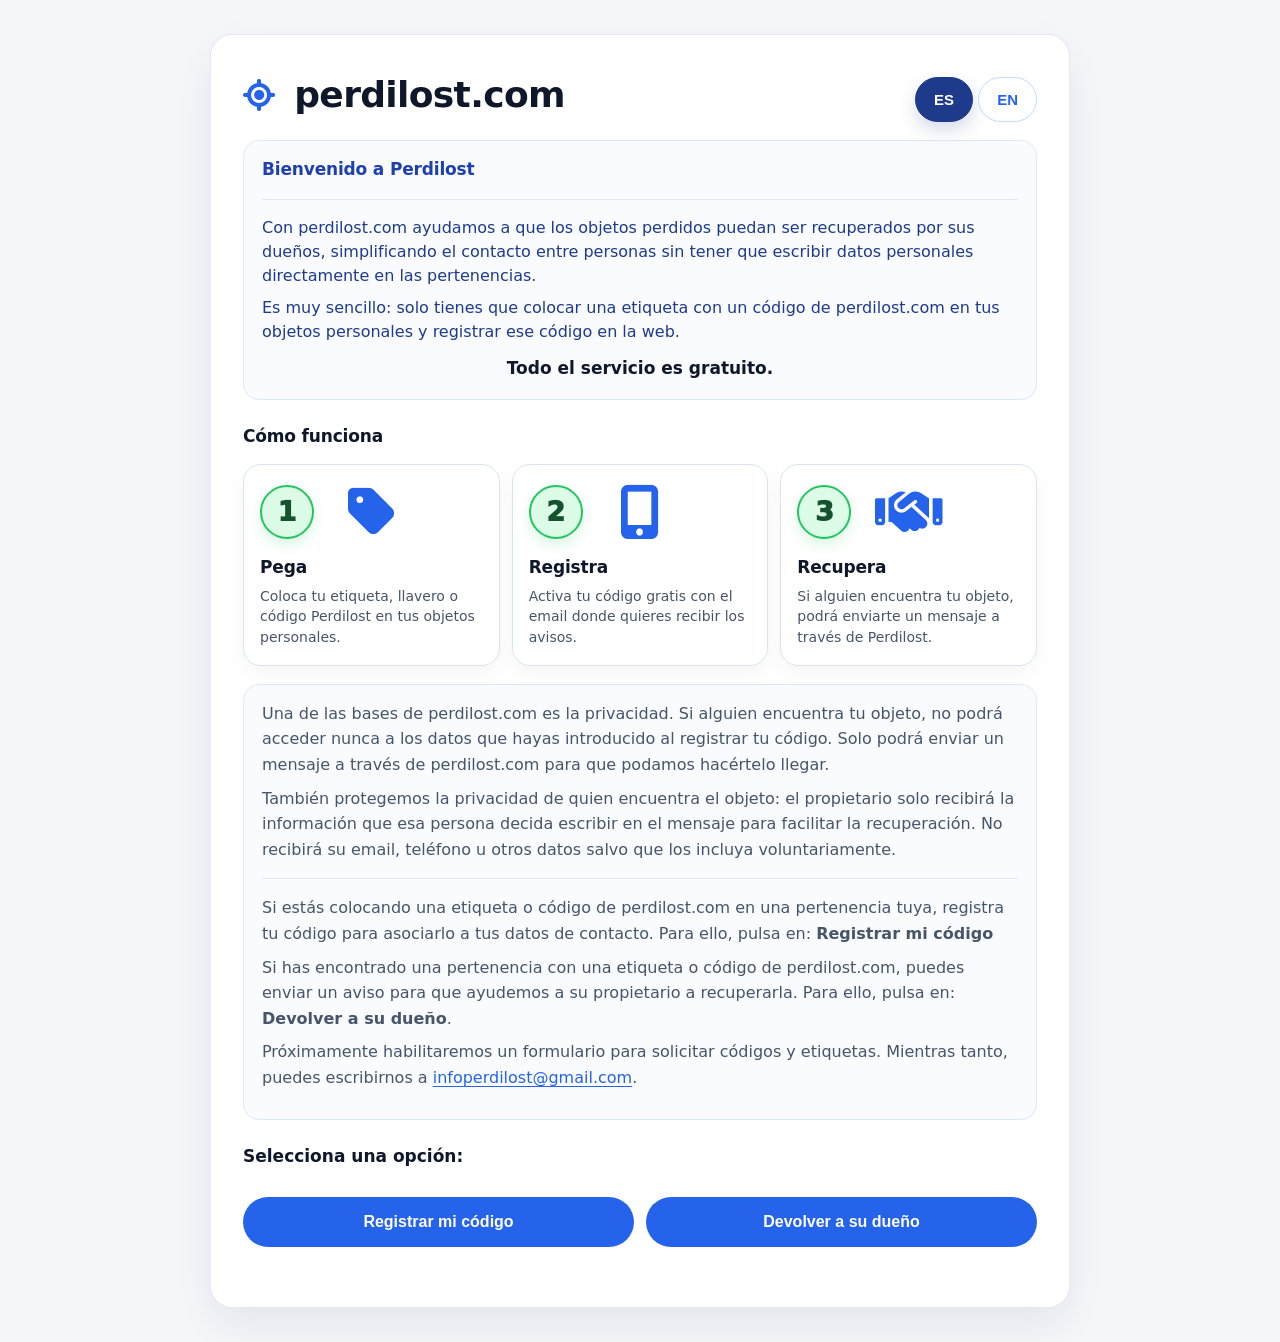
==== commit a29e7010: "Move homepage form messages below buttons Update index.html Move homepage form messages below button" ====
--- a/index.html
+++ b/index.html
@@ -12,12 +12,8 @@
 <div style="display:flex; justify-content:space-between; align-items:center; gap:12px; flex-wrap:wrap;">
   <h1 style="margin-bottom:0;"><i class="fa-solid fa-location-crosshairs"></i> perdilost.com</h1>
   <div>
-<select id="selector-idioma" class="selector-idioma" aria-label="Seleccionar idioma" onchange="cambiarIdioma(this.value)">
-  <option value="es">ES</option>
-  <option value="ca">CA</option>
-  <option value="en">EN</option>
-  <option value="fr">FR</option>
-</select>
+<button type="button" id="btn-idioma-es" class="boton-idioma idioma-activo" onclick="cambiarIdioma('es')">ES</button>
+<button type="button" id="btn-idioma-en" class="boton-idioma" onclick="cambiarIdioma('en')">EN</button>
   </div>
 </div>
 
@@ -98,7 +94,6 @@
 let formularioActivo = '';
     const textos = {
   es: {
-    selectorIdiomaLabel: 'Seleccionar idioma',
     bienvenidaTitulo: 'Bienvenido a Perdilost',
     bienvenidaTexto: 'Con perdilost.com ayudamos a que los objetos perdidos puedan ser recuperados por sus dueños, simplificando el contacto entre personas sin tener que escribir datos personales directamente en las pertenencias.<span class="salto-suave">Es muy sencillo: solo tienes que colocar una etiqueta con un código de perdilost.com en tus objetos personales y registrar ese código en la web.</span><span class="texto-destacado-gratuito">Todo el servicio es gratuito.</span>',
     bienvenidaSecundario: 'Si estás colocando una etiqueta o código de perdilost.com en una pertenencia tuya, registra tu código para asociarlo a tus datos de contacto. Para ello, pulsa en: <strong>Registrar mi código</strong><span class="salto-suave">Si has encontrado una pertenencia con una etiqueta o código de perdilost.com, puedes enviar un aviso para que ayudemos a su propietario a recuperarla. Para ello, pulsa en: <strong>Devolver a su dueño</strong>.</span><span class="salto-suave">Próximamente habilitaremos un formulario para solicitar códigos y etiquetas. Mientras tanto, puedes escribirnos a <a href="mailto:infoperdilost@gmail.com">infoperdilost@gmail.com</a>.</span>',
@@ -163,74 +158,7 @@
 mensajePrivacidadObligatoria: 'Debes aceptar la información de protección de datos para registrar tu código.',
 mensajePrivacidadObligatoriaEncontrado: 'Debes aceptar la información de protección de datos para enviar el aviso.'
   },
-  ca: {
-    selectorIdiomaLabel: 'Seleccionar idioma',
-    bienvenidaTitulo: 'Benvingut a Perdilost',
-    bienvenidaTexto: 'Amb perdilost.com ajudem que els objectes perduts puguin ser recuperats pels seus propietaris, simplificant el contacte entre persones sense haver d’escriure dades personals directament a les pertinences.<span class="salto-suave">És molt senzill: només has de col·locar una etiqueta amb un codi de perdilost.com als teus objectes personals i registrar aquest codi al web.</span><span class="texto-destacado-gratuito">Tot el servei és gratuït.</span>',
-    bienvenidaSecundario: 'Si estàs col·locant una etiqueta o codi de perdilost.com en una pertinença teva, registra el teu codi per associar-lo a les teves dades de contacte. Per fer-ho, prem: <strong>Registrar el meu codi</strong><span class="salto-suave">Si has trobat una pertinença amb una etiqueta o codi de perdilost.com, pots enviar un avís perquè ajudem el seu propietari a recuperar-la. Per fer-ho, prem: <strong>Retornar-la al seu propietari</strong>.</span><span class="salto-suave">Properament habilitarem un formulari per sol·licitar codis i etiquetes. Mentrestant, pots escriure’ns a <a href="mailto:infoperdilost@gmail.com">infoperdilost@gmail.com</a>.</span>',
-    seleccionaOpcion: 'Selecciona una opció:',
-    botonRegistrar: 'Registrar el meu codi',
-    botonEncontrado: 'Retornar-la al seu propietari',
-    privacidadTexto: 'Una de les bases de perdilost.com és la privacitat. Si algú troba el teu objecte, no podrà accedir mai a les dades que hagis introduït en registrar el teu codi. Només podrà enviar un missatge a través de perdilost.com perquè te’l puguem fer arribar.<span class="salto-suave">També protegim la privacitat de qui troba l’objecte: el propietari només rebrà la informació que aquesta persona decideixi escriure al missatge per facilitar la recuperació. No rebrà el seu email, telèfon o altres dades tret que les inclogui voluntàriament.</span>',
-pasosTitulo: 'Com funciona',
-carruselSiguienteLabel: 'Veure el pas següent',
-paso1Titulo: 'Enganxa',
-paso1Texto: 'Col·loca la teva etiqueta, clauer o codi Perdilost als teus objectes personals.',
-paso2Titulo: 'Registra',
-paso2Texto: 'Activa el teu codi gratis amb l’email on vols rebre els avisos.',
-paso3Titulo: 'Recupera',
-paso3Texto: 'Si algú troba el teu objecte, podrà enviar-te un missatge a través de Perdilost.',
-formPropietarioTitulo: 'Registrar el meu codi',
-formPropietarioIntro: 'Introdueix el teu codi i les teves dades de contacte.',
-formPropietarioTexto1: 'Registra el teu codi al nostre web perquè, si algú troba aquesta pertinença i accedeix a Perdilost, puguem enviar-te un avís a l’email que indiquis.',
-formPropietarioTexto2: 'També pots afegir una breu descripció de l’objecte i instruccions per a la seva devolució. Això pot servir més endavant per ajudar-te a recuperar-lo en cas de pèrdua. Totes les dades que facilitis són privades i només les utilitzarem per ajudar-te a recuperar el teu objecte. Ningú tindrà accés a aquesta informació a través del codi.',
-formPropietarioTextoLegal: 'Has d’acceptar la informació bàsica sobre protecció de dades abans de registrar el teu codi.',
-formEncontradoTitulo: 'Retornar-la al seu propietari',
-formEncontradoIntro: 'Introdueix el codi de l’objecte i les teves dades.',
-formEncontradoTexto1: 'Introdueix el codi que apareix a l’etiqueta de la pertinença que has trobat, el teu nom (opcional), el teu email (opcional) i el missatge que vols que reenviem al propietari amb les instruccions perquè pugui recuperar la seva pertinença.',
-formEncontradoTexto2: 'Les teves dades seran privades. El propietari només rebrà el missatge que decideixis enviar-li a través del nostre web.',
-formEncontradoTextoLegal: 'Abans d’enviar l’avís, pots consultar la informació bàsica sobre protecció de dades aplicable a aquest formulari.',
-checkboxPrivacidadEncontrado: 'He llegit la informació bàsica sobre protecció de dades i accepto el tractament de les dades que faciliti per gestionar aquest avís a través del servei Perdilost.',
-placeholderCodigo: 'Exemple: 1234567890',
-placeholderNombre: 'Escriu el teu nom complet',
-placeholderTelefono: 'Escriu el teu telèfon (opcional)',
-placeholderContacto: 'Escriu el teu email',
-placeholderContactoRepetir: 'Repeteix el teu email',
-placeholderDescripcion: 'Afegeix qualsevol altra informació que ens pugui ser útil en cas que perdis l’objecte',
-placeholderCodigoEncontrado: 'Introdueix el codi de l’etiqueta',
-placeholderNombreEncontrado: 'El teu nom (opcional)',
-placeholderTelefonoEncontrado: 'El teu telèfon (opcional)',
-placeholderContactoEncontrado: 'El teu email (opcional)',
-placeholderMensajeEncontrado: 'Escriu aquí el missatge que vols que rebi el propietari per poder recuperar la seva pertinença. Pots indicar com contactar amb tu o en quin lloc has deixat l’objecte perquè el pugui recollir.',
-botonCrearRegistro: 'Crear registre',
-botonEnviarAviso: 'Enviar avís',
-botonEnviando: 'Enviant...',
-mensajeCamposRegistro: 'Has de completar tots els camps per registrar el teu codi.',
-mensajeEmailsNoCoinciden: 'Els emails no coincideixen. Revisa tots dos camps.',
-mensajeEmailRegistroNoEnviado: 'Codi activat correctament, però no hem pogut enviar-te l’email de confirmació.',
-mensajeRegistroOk: 'Codi activat correctament. T’hem enviat un email de confirmació amb les dades del registre.',
-mensajeCamposEncontrado: 'Has de completar tots els camps obligatoris per enviar l’avís.',
-
-proteccionDatosTitulo: 'Informació bàsica sobre protecció de dades',
-proteccionDatosResponsableLabel: 'Responsable:',
-proteccionDatosResponsableValor: 'Perdilost',
-proteccionDatosFinalidadLabel: 'Finalitat:',
-proteccionDatosFinalidadValor: 'gestionar el registre del teu codi, associar-lo a les teves dades de contacte, avisar-te si algú troba l’objecte vinculat a aquest codi, enviar-te recordatoris relacionats amb la recuperació de l’objecte i atendre incidències del servei.',
-proteccionDatosBaseLabel: 'Base jurídica:',
-proteccionDatosBaseValor: 'el teu consentiment en registrar el codi i sol·licitar el servei.',
-proteccionDatosDestinatariosLabel: 'Destinataris:',
-proteccionDatosDestinatariosValor: 'no se cediran dades a tercers excepte obligació legal o proveïdors necessaris per prestar el servei, com allotjament web, base de dades o enviament de correus.',
-proteccionDatosDerechosLabel: 'Drets:',
-proteccionDatosDerechosValor: 'pots sol·licitar l’accés, rectificació, supressió i altres drets escrivint a infoperdilost@gmail.com.',
-proteccionDatosInfoAdicional: 'Informació addicional:',
-proteccionDatosInfoAdicionalValor: 'pots consultar la política de privacitat completa a l’enllaç habilitat per Perdilost.',
-proteccionDatosPoliticaTexto: 'Veure política de privacitat completa',
-checkboxPrivacidadRegistro: 'He llegit la informació bàsica sobre protecció de dades i accepto el tractament de les meves dades per registrar el meu codi i gestionar les comunicacions necessàries del servei Perdilost.',
-mensajePrivacidadObligatoria: 'Has d’acceptar la informació de protecció de dades per registrar el teu codi.',
-mensajePrivacidadObligatoriaEncontrado: 'Has d’acceptar la informació de protecció de dades per enviar l’avís.'
-  },
   en: {
-    selectorIdiomaLabel: 'Select language',
     bienvenidaTitulo: 'Welcome to Perdilost',
     bienvenidaTexto: 'With perdilost.com, we help lost belongings be recovered by their owners, making contact between people easier without having to write personal details directly on belongings.<span class="salto-suave">It is very simple: just place a tag with a perdilost.com code on your personal belongings and register that code on the website.</span><span class="texto-destacado-gratuito">The whole service is free.</span>',
     bienvenidaSecundario: 'If you are placing a perdilost.com tag or code on one of your belongings, register your code to link it to your contact details. To do so, click: <strong>Register my code</strong><span class="salto-suave">If you have found an item with a perdilost.com tag or code, you can send a notice so we can help its owner recover it. To do so, click: <strong>Return it to its owner</strong>.</span><span class="salto-suave">We will soon add a form to request codes and tags. Until then, you can write to us at <a href="mailto:infoperdilost@gmail.com">infoperdilost@gmail.com</a>.</span>',
@@ -294,83 +222,9 @@
 checkboxPrivacidadRegistro: 'I have read the basic data protection information and I accept the processing of my data to register my code and manage the communications necessary for the Perdilost service.',
 mensajePrivacidadObligatoria: 'You must accept the data protection information to register your code.',
 mensajePrivacidadObligatoriaEncontrado: 'You must accept the data protection information to send the notice.'
-  },
-  fr: {
-    selectorIdiomaLabel: 'Sélectionner la langue',
-    bienvenidaTitulo: 'Bienvenue sur Perdilost',
-    bienvenidaTexto: 'Avec perdilost.com, nous aidons les objets perdus à être retrouvés par leurs propriétaires, en facilitant le contact entre les personnes sans avoir à écrire de données personnelles directement sur les biens.<span class="salto-suave">C’est très simple : il suffit de placer une étiquette avec un code perdilost.com sur vos objets personnels et d’enregistrer ce code sur le site.</span><span class="texto-destacado-gratuito">Tout le service est gratuit.</span>',
-    bienvenidaSecundario: 'Si vous placez une étiquette ou un code perdilost.com sur l’un de vos biens, enregistrez votre code pour l’associer à vos coordonnées. Pour cela, cliquez sur : <strong>Enregistrer mon code</strong><span class="salto-suave">Si vous avez trouvé un bien avec une étiquette ou un code perdilost.com, vous pouvez envoyer un avis afin que nous aidions son propriétaire à le récupérer. Pour cela, cliquez sur : <strong>Le rendre à son propriétaire</strong>.</span><span class="salto-suave">Nous proposerons prochainement un formulaire pour demander des codes et des étiquettes. En attendant, vous pouvez nous écrire à <a href="mailto:infoperdilost@gmail.com">infoperdilost@gmail.com</a>.</span>',
-    seleccionaOpcion: 'Sélectionnez une option :',
-    botonRegistrar: 'Enregistrer mon code',
-    botonEncontrado: 'Le rendre à son propriétaire',
-    privacidadTexto: 'L’une des bases de perdilost.com est la confidentialité. Si quelqu’un trouve votre objet, il ne pourra jamais accéder aux données que vous avez saisies lors de l’enregistrement de votre code. Il pourra seulement envoyer un message via perdilost.com afin que nous puissions vous le transmettre.<span class="salto-suave">Nous protégeons également la confidentialité de la personne qui trouve l’objet : le propriétaire recevra uniquement les informations que cette personne décide d’écrire dans le message pour faciliter la récupération. Il ne recevra pas son email, son téléphone ni d’autres données, sauf si elle les inclut volontairement.</span>',
-pasosTitulo: 'Comment ça marche',
-carruselSiguienteLabel: 'Voir l’étape suivante',
-paso1Titulo: 'Collez',
-paso1Texto: 'Placez votre étiquette, porte-clés ou code Perdilost sur vos objets personnels.',
-paso2Titulo: 'Enregistrez',
-paso2Texto: 'Activez gratuitement votre code avec l’email sur lequel vous souhaitez recevoir les avis.',
-paso3Titulo: 'Récupérez',
-paso3Texto: 'Si quelqu’un trouve votre objet, il pourra vous envoyer un message via Perdilost.',
-formPropietarioTitulo: 'Enregistrer mon code',
-formPropietarioIntro: 'Saisissez votre code et vos coordonnées.',
-formPropietarioTexto1: 'Enregistrez votre code sur notre site afin que, si quelqu’un trouve ce bien et accède à Perdilost, nous puissions vous envoyer un avis à l’adresse email indiquée.',
-formPropietarioTexto2: 'Vous pouvez également ajouter une brève description de l’objet et des instructions pour son retour. Cela pourra vous aider à le récupérer plus tard en cas de perte. Toutes les données fournies sont privées et seront uniquement utilisées pour vous aider à récupérer votre objet. Personne n’aura accès à ces informations via le code.',
-formPropietarioTextoLegal: 'Vous devez accepter les informations de base sur la protection des données avant d’enregistrer votre code.',
-formEncontradoTitulo: 'Le rendre à son propriétaire',
-formEncontradoIntro: 'Saisissez le code de l’objet et vos informations.',
-formEncontradoTexto1: 'Saisissez le code figurant sur l’étiquette du bien que vous avez trouvé, votre nom (facultatif), votre email (facultatif) et le message que vous souhaitez que nous transmettions au propriétaire avec les instructions pour récupérer son bien.',
-formEncontradoTexto2: 'Vos données resteront privées. Le propriétaire recevra uniquement le message que vous décidez d’envoyer via notre site.',
-formEncontradoTextoLegal: 'Avant d’envoyer l’avis, vous pouvez consulter les informations de base sur la protection des données applicables à ce formulaire.',
-checkboxPrivacidadEncontrado: 'J’ai lu les informations de base sur la protection des données et j’accepte le traitement des données que je fournis pour gérer cet avis via le service Perdilost.',
-placeholderCodigo: 'Exemple : 1234567890',
-placeholderNombre: 'Écrivez votre nom complet',
-placeholderTelefono: 'Écrivez votre téléphone (facultatif)',
-placeholderContacto: 'Écrivez votre email',
-placeholderContactoRepetir: 'Répétez votre email',
-placeholderDescripcion: 'Ajoutez toute autre information qui pourrait nous être utile si vous perdez l’objet',
-placeholderCodigoEncontrado: 'Saisissez le code de l’étiquette',
-placeholderNombreEncontrado: 'Votre nom (facultatif)',
-placeholderTelefonoEncontrado: 'Votre téléphone (facultatif)',
-placeholderContactoEncontrado: 'Votre email (facultatif)',
-placeholderMensajeEncontrado: 'Écrivez ici le message que vous souhaitez transmettre au propriétaire pour qu’il puisse récupérer son bien. Vous pouvez indiquer comment vous contacter ou où vous avez laissé l’objet.',
-botonCrearRegistro: 'Créer l’enregistrement',
-botonEnviarAviso: 'Envoyer l’avis',
-botonEnviando: 'Envoi...',
-mensajeCamposRegistro: 'Vous devez remplir tous les champs pour enregistrer votre code.',
-mensajeEmailsNoCoinciden: 'Les adresses email ne correspondent pas. Vérifiez les deux champs.',
-mensajeEmailRegistroNoEnviado: 'Code activé correctement, mais nous n’avons pas pu vous envoyer l’email de confirmation.',
-mensajeRegistroOk: 'Code activé correctement. Nous vous avons envoyé un email de confirmation avec les détails de l’enregistrement.',
-mensajeCamposEncontrado: 'Vous devez remplir tous les champs obligatoires pour envoyer l’avis.',
-
-proteccionDatosTitulo: 'Informations de base sur la protection des données',
-proteccionDatosResponsableLabel: 'Responsable :',
-proteccionDatosResponsableValor: 'Perdilost',
-proteccionDatosFinalidadLabel: 'Finalité :',
-proteccionDatosFinalidadValor: 'gérer l’enregistrement de votre code, l’associer à vos coordonnées, vous prévenir si quelqu’un trouve l’objet associé à ce code, vous envoyer des rappels liés à la récupération de l’objet et traiter les incidents du service.',
-proteccionDatosBaseLabel: 'Base juridique :',
-proteccionDatosBaseValor: 'votre consentement lors de l’enregistrement du code et de la demande du service.',
-proteccionDatosDestinatariosLabel: 'Destinataires :',
-proteccionDatosDestinatariosValor: 'les données ne seront pas transmises à des tiers sauf obligation légale ou prestataires nécessaires au service, comme l’hébergement web, la base de données ou l’envoi d’emails.',
-proteccionDatosDerechosLabel: 'Droits :',
-proteccionDatosDerechosValor: 'vous pouvez demander l’accès, la rectification, la suppression et d’autres droits en écrivant à infoperdilost@gmail.com.',
-proteccionDatosInfoAdicional: 'Informations supplémentaires :',
-proteccionDatosInfoAdicionalValor: 'vous pouvez consulter la politique de confidentialité complète via le lien fourni par Perdilost.',
-proteccionDatosPoliticaTexto: 'Voir la politique de confidentialité complète',
-checkboxPrivacidadRegistro: 'J’ai lu les informations de base sur la protection des données et j’accepte le traitement de mes données pour enregistrer mon code et gérer les communications nécessaires du service Perdilost.',
-mensajePrivacidadObligatoria: 'Vous devez accepter les informations de protection des données pour enregistrer votre code.',
-mensajePrivacidadObligatoriaEncontrado: 'Vous devez accepter les informations de protection des données pour envoyer l’avis.'
   }
 };
     function aplicarTextosGenerales() {
-  document.documentElement.lang = idiomaActual;
-
-  const selectorIdioma = document.getElementById('selector-idioma');
-  if (selectorIdioma) {
-    selectorIdioma.value = idiomaActual;
-    selectorIdioma.setAttribute('aria-label', textos[idiomaActual].selectorIdiomaLabel);
-  }
-
   document.getElementById('bienvenida-titulo').innerHTML = textos[idiomaActual].bienvenidaTitulo;
   document.getElementById('bienvenida-texto').innerHTML = textos[idiomaActual].bienvenidaTexto;
   document.getElementById('bienvenida-secundario').innerHTML = textos[idiomaActual].bienvenidaSecundario;
@@ -425,7 +279,10 @@
   });
 }
 function cambiarIdioma(idioma) {
-  idiomaActual = textos[idioma] ? idioma : 'es';
+  idiomaActual = idioma;
+
+  document.getElementById('btn-idioma-es')?.classList.toggle('idioma-activo', idioma === 'es');
+  document.getElementById('btn-idioma-en')?.classList.toggle('idioma-activo', idioma === 'en');
 
   aplicarTextosGenerales();
 
@@ -489,7 +346,7 @@
   <strong>${textos[idiomaActual].proteccionDatosTitulo}</strong>
   <p>${textos[idiomaActual].formPropietarioTextoLegal || ''}</p>
     <details class="detalle-legal">
-    <summary>${idiomaActual === 'en' ? 'View basic data protection details' : idiomaActual === 'ca' ? 'Veure informació bàsica de protecció de dades' : idiomaActual === 'fr' ? 'Voir les informations de base sur la protection des données' : 'Ver información básica de protección de datos'}</summary>
+    <summary>${idiomaActual === 'en' ? 'View basic data protection details' : 'Ver información básica de protección de datos'}</summary>
     <div class="detalle-legal-contenido">
       <p><strong>${textos[idiomaActual].proteccionDatosResponsableLabel}</strong> ${textos[idiomaActual].proteccionDatosResponsableValor}</p>
       <p><strong>${textos[idiomaActual].proteccionDatosFinalidadLabel}</strong> ${textos[idiomaActual].proteccionDatosFinalidadValor}</p>
@@ -514,9 +371,9 @@
 <input type="email" id="contacto" placeholder="${textos[idiomaActual].placeholderContacto}" required><br><br>
 <input type="email" id="contacto-repetir" placeholder="${textos[idiomaActual].placeholderContactoRepetir}" required><br><br>
 <div id="mensaje-email-coincide" style="display:none; color:#991b1b; margin-top:-8px; margin-bottom:14px; font-size:14px;">${textos[idiomaActual].mensajeEmailsNoCoinciden}</div>
-<textarea id="descripcion" placeholder="${textos[idiomaActual].placeholderDescripcion}" required></textarea><br><br>
+<textarea id="descripcion" placeholder="${textos[idiomaActual].placeholderDescripcion}" required></textarea>
+<button type="button" id="btn-guardar-codigo" onclick="guardarCodigo()">${textos[idiomaActual].botonCrearRegistro}</button>
 <div id="mensaje-registro" style="margin-top:18px;"></div>
-<button type="button" id="btn-guardar-codigo" onclick="guardarCodigo()">${textos[idiomaActual].botonCrearRegistro}</button>
 </div>
 `;
       desplazarAFormularioEnMovil();
@@ -546,7 +403,7 @@
   <p>${textos[idiomaActual].formEncontradoTextoLegal || ''}</p>
 
   <details class="detalle-legal">
-    <summary>${idiomaActual === 'en' ? 'View basic data protection details' : idiomaActual === 'ca' ? 'Veure informació bàsica de protecció de dades' : idiomaActual === 'fr' ? 'Voir les informations de base sur la protection des données' : 'Ver información básica de protección de datos'}</summary>
+    <summary>${idiomaActual === 'en' ? 'View basic data protection details' : 'Ver información básica de protección de datos'}</summary>
     <div class="detalle-legal-contenido">
       <p><strong>${textos[idiomaActual].proteccionDatosResponsableLabel}</strong> ${textos[idiomaActual].proteccionDatosResponsableValor}</p>
       <p><strong>${textos[idiomaActual].proteccionDatosFinalidadLabel}</strong> ${textos[idiomaActual].proteccionDatosFinalidadValor}</p>
@@ -569,9 +426,9 @@
 <input type="text" id="nombre-encontrado" placeholder="${textos[idiomaActual].placeholderNombreEncontrado}"><br><br>
 <input type="text" id="telefono-encontrado" placeholder="${textos[idiomaActual].placeholderTelefonoEncontrado}"><br><br>
 <input type="email" id="contacto-encontrado" placeholder="${textos[idiomaActual].placeholderContactoEncontrado}"><br><br>
-<textarea id="mensaje-encontrado" placeholder="${textos[idiomaActual].placeholderMensajeEncontrado}" required></textarea><br><br>
+<textarea id="mensaje-encontrado" placeholder="${textos[idiomaActual].placeholderMensajeEncontrado}" required></textarea>
+<button type="button" id="btn-enviar-aviso" onclick="comprobarCodigoEncontrado()">${textos[idiomaActual].botonEnviarAviso}</button>
 <div id="mensaje-encontrado-formulario" style="margin-top:18px;"></div>
-<button type="button" id="btn-enviar-aviso" onclick="comprobarCodigoEncontrado()">${textos[idiomaActual].botonEnviarAviso}</button>
         </div>
       `;
       desplazarAFormularioEnMovil();
@@ -669,7 +526,7 @@
 
 if (!respuestaRegistro.ok) {
   marcarCampoError('codigo');
-  const textoError = resultadoRegistro?.error || (idiomaActual === 'en' ? 'Error saving the registration.' : idiomaActual === 'ca' ? 'Error en desar el registre.' : idiomaActual === 'fr' ? 'Erreur lors de l’enregistrement.' : 'Error al guardar el registro.');
+  const textoError = resultadoRegistro?.error || (idiomaActual === 'en' ? 'Error saving the registration.' : 'Error al guardar el registro.');
   mensajeRegistro.innerHTML = `<div class="mensaje-error">${textoError}</div>`;
   if (botonGuardarCodigo) {
     botonGuardarCodigo.disabled = false;
@@ -781,7 +638,7 @@
 
 if (!respuesta.ok) {
   marcarCampoError('codigo-encontrado');
-  const textoError = resultado?.error || (idiomaActual === 'en' ? 'Unexpected error sending the notice.' : idiomaActual === 'ca' ? 'Error inesperat en enviar l’avís.' : idiomaActual === 'fr' ? 'Erreur inattendue lors de l’envoi de l’avis.' : 'Error inesperado al enviar el aviso.');
+  const textoError = resultado?.error || (idiomaActual === 'en' ? 'Unexpected error sending the notice.' : 'Error inesperado al enviar el aviso.');
   mensajeEncontradoFormulario.innerHTML = `<div class="mensaje-error">${textoError}</div>`;
   if (botonEnviarAviso) {
     botonEnviarAviso.disabled = false;
@@ -827,7 +684,7 @@
   botonEnviarAviso.textContent = textos[idiomaActual].botonEnviarAviso;
 }
 
-mensajeEncontradoFormulario.innerHTML = `<div class="mensaje-error">${idiomaActual === 'en' ? 'Unexpected error sending the notice.' : idiomaActual === 'ca' ? 'Error inesperat en enviar l’avís.' : idiomaActual === 'fr' ? 'Erreur inattendue lors de l’envoi de l’avis.' : 'Error inesperado al enviar el aviso.'}</div>`;
+mensajeEncontradoFormulario.innerHTML = `<div class="mensaje-error">${idiomaActual === 'en' ? 'Unexpected error sending the notice.' : 'Error inesperado al enviar el aviso.'}</div>`;
     }
   </script>
 </div>
--- a/styles.css
+++ b/styles.css
@@ -205,7 +205,7 @@
 .tarjeta-formulario input,
 .tarjeta-formulario textarea {
   margin-top: 12px;
-  margin-bottom: 8px;
+  margin-bottom: 4px;
   border-color: #94a3b8;
   background: #ffffff;
 }
@@ -424,6 +424,17 @@
   flex: 0 0 auto;
 }
 
+.grupo-checkbox-privacidad.grupo-error {
+  background: #fef2f2;
+  border-color: #dc2626;
+  color: #991b1b;
+  box-shadow: 0 0 0 3px rgba(220, 38, 38, 0.10);
+}
+
+.grupo-checkbox-privacidad.grupo-error input {
+  accent-color: #dc2626;
+}
+
 .detalle-legal {
   margin-top: 10px;
 }
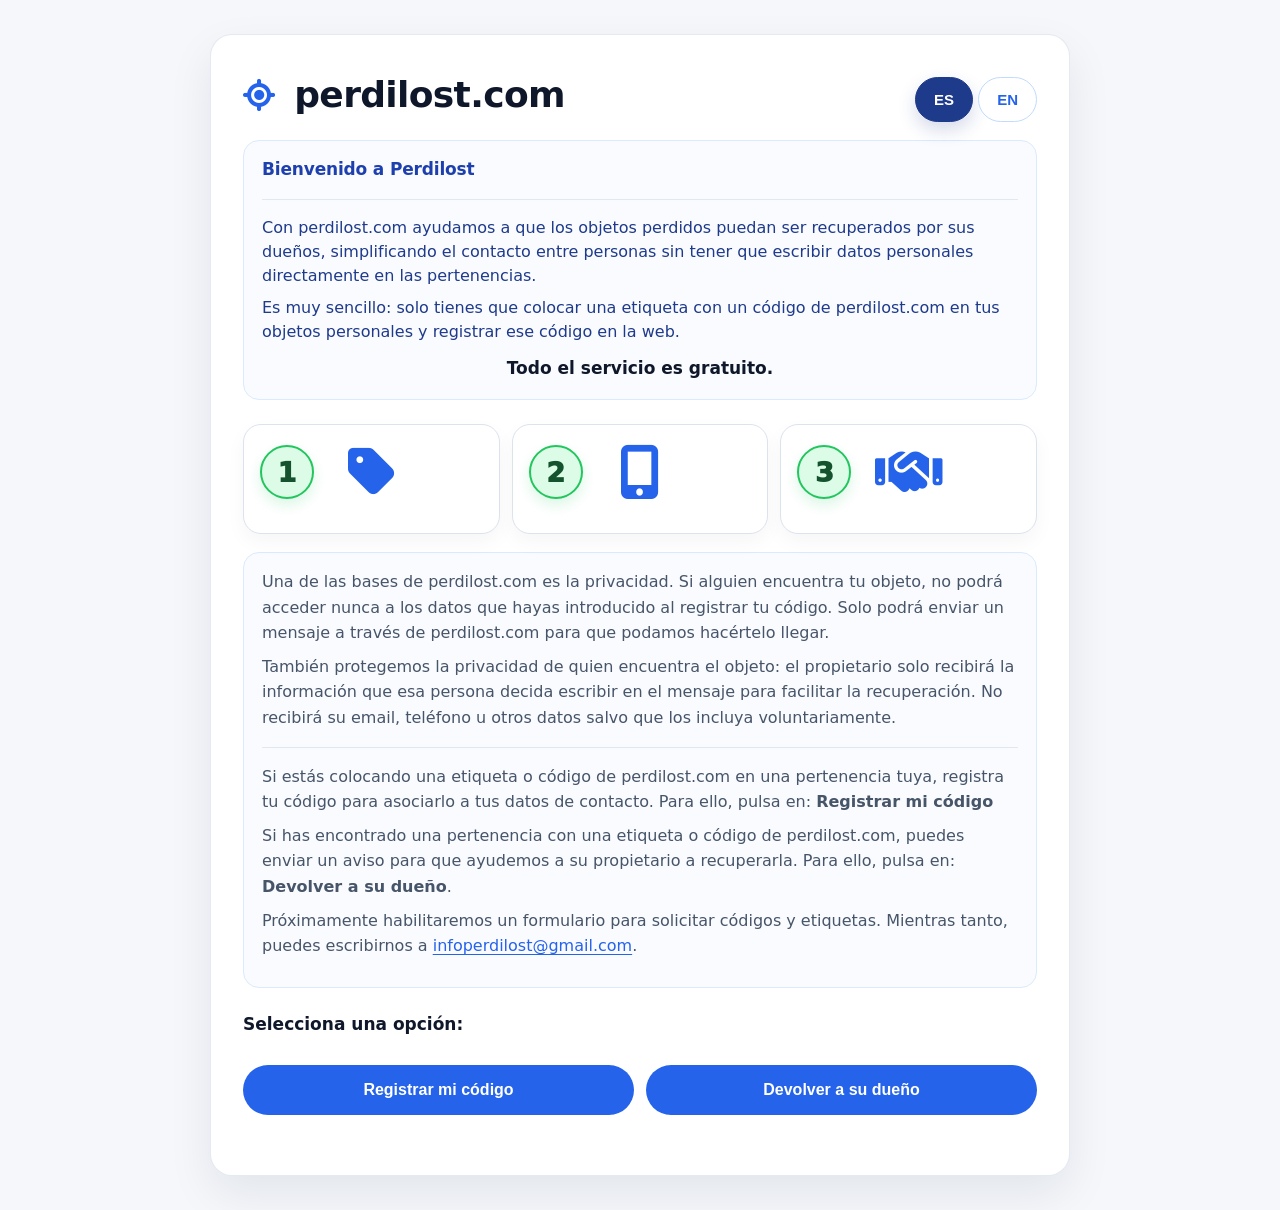
==== commit c9e38d16: "Update finder no-contact confirmation popup Update index.html Replace the inline finder warning with" ====
--- a/index.html
+++ b/index.html
@@ -92,6 +92,7 @@
 <script>
   let idiomaActual = 'es';
 let formularioActivo = '';
+let avisoEncontradoSinContactoConfirmado = false;
     const textos = {
   es: {
     bienvenidaTitulo: 'Bienvenido a Perdilost',
@@ -156,7 +157,11 @@
 proteccionDatosPoliticaTexto: 'Ver política de privacidad completa',
 checkboxPrivacidadRegistro: 'He leído la información básica sobre protección de datos y acepto el tratamiento de mis datos para registrar mi código y gestionar las comunicaciones necesarias del servicio Perdilost.',
 mensajePrivacidadObligatoria: 'Debes aceptar la información de protección de datos para registrar tu código.',
-mensajePrivacidadObligatoriaEncontrado: 'Debes aceptar la información de protección de datos para enviar el aviso.'
+mensajePrivacidadObligatoriaEncontrado: 'Debes aceptar la información de protección de datos para enviar el aviso.',
+mensajeAvisoSinContactoTitulo: 'Antes de enviar el aviso',
+mensajeAvisoSinContacto: 'Si no has rellenado tus datos de contacto, que son opcionales, el propietario solo recibirá la información que hayas escrito en este mensaje. Asegúrate de explicar claramente cómo puede recuperar el objeto. Por ejemplo: “He dejado el objeto en el Bar XX, pregunta por él en la barra” o “Lo he dejado en la recepción del Hotel XX”.',
+botonConfirmarAvisoSinContacto: 'He indicado cómo recuperarlo. Enviar',
+botonRevisarAvisoSinContacto: 'Revisar mensaje'
   },
   en: {
     bienvenidaTitulo: 'Welcome to Perdilost',
@@ -201,7 +206,10 @@
 botonEnviando: 'Sending...',
 mensajeCamposRegistro: 'You must complete all fields to register your code.',
 mensajeEmailsNoCoinciden: 'The email addresses do not match. Please check both fields.',
-mensajeEmailRegistroNoEnviado: 'Code activated correctly, but we could not send you the confirmation email.',
+mensajeEmailRegistroNoEnviado: 'Code phone number (optional)',
+placeholderContactoEncontrado: 'Your email (optional)',
+placeholderMensajeEncontrado: 'Write here the message you want the owner to receive so they can recover their item. You can indicate how to contact you or where you left it.',
+bot activated correctly, but we could not send you the confirmation email.',
 mensajeRegistroOk: 'Code activated correctly. We have sent you a confirmation email with the registration details.',
 mensajeCamposEncontrado: 'You must complete all required fields to send the notice.',
 
@@ -221,7 +229,11 @@
 proteccionDatosPoliticaTexto: 'View full privacy policy',
 checkboxPrivacidadRegistro: 'I have read the basic data protection information and I accept the processing of my data to register my code and manage the communications necessary for the Perdilost service.',
 mensajePrivacidadObligatoria: 'You must accept the data protection information to register your code.',
-mensajePrivacidadObligatoriaEncontrado: 'You must accept the data protection information to send the notice.'
+mensajePrivacidadObligatoriaEncontrado: 'You must accept the data protection information to send the notice.',
+mensajeAvisoSinContactoTitulo: 'Before sending the notice',
+mensajeAvisoSinContacto: 'If you have not filled in your contact details, which are optional, the owner will only receive the information you wrote in this message. Please make sure you clearly explain how the item can be recovered. For example: “I left the item at XX Bar; please ask at the counter” or “I left it at the reception desk of XX Hotel”.',
+botonConfirmarAvisoSinContacto: 'I explained how to recover it. Send',
+botonRevisarAvisoSinContacto: 'Review message'
   }
 };
     function aplicarTextosGenerales() {
@@ -248,7 +260,7 @@
 function desplazarAFormularioEnMovil() {
   const zona = document.getElementById('zona');
 
-  if (zona && window.matchMedia('(max-width: 720px)').matches) {
+  if (zona) {
     setTimeout(() => {
       zona.scrollIntoView({
         behavior: 'smooth',
@@ -322,8 +334,61 @@
 }
 
     aplicarTextosGenerales();
+
+function cerrarPopupAvisoSinContacto() {
+  const popup = document.getElementById('popup-aviso-sin-contacto');
+  if (popup) {
+    popup.remove();
+  }
+
+  const botonEnviarAviso = document.getElementById('btn-enviar-aviso');
+  if (botonEnviarAviso) {
+    botonEnviarAviso.disabled = false;
+    botonEnviarAviso.textContent = textos[idiomaActual].botonEnviarAviso;
+  }
+}
+
+function mostrarPopupAvisoSinContacto() {
+  cerrarPopupAvisoSinContacto();
+
+  const popup = document.createElement('div');
+  popup.id = 'popup-aviso-sin-contacto';
+  popup.setAttribute('role', 'dialog');
+  popup.setAttribute('aria-modal', 'true');
+  popup.setAttribute('aria-labelledby', 'popup-aviso-sin-contacto-titulo');
+
+  popup.innerHTML = `
+    <div style="position:fixed; inset:0; background:rgba(15,23,42,0.55); z-index:9999; display:flex; align-items:center; justify-content:center; padding:20px;">
+      <div style="background:#ffffff; max-width:560px; width:100%; border-radius:18px; box-shadow:0 24px 70px rgba(15,23,42,0.35); padding:24px; color:#1f2937; line-height:1.6;">
+        <div style="display:flex; align-items:flex-start; gap:12px; margin-bottom:10px;">
+          <div style="width:36px; height:36px; border-radius:999px; background:#fff7ed; color:#ea580c; display:flex; align-items:center; justify-content:center; flex:0 0 auto;">
+            <i class="fa-solid fa-circle-info" aria-hidden="true"></i>
+          </div>
+          <div>
+            <h3 id="popup-aviso-sin-contacto-titulo" style="margin:0 0 8px 0; color:#1f2d3d; font-size:1.15rem;">${textos[idiomaActual].mensajeAvisoSinContactoTitulo}</h3>
+            <p style="margin:0;">${textos[idiomaActual].mensajeAvisoSinContacto}</p>
+          </div>
+        </div>
+        <div style="display:flex; gap:10px; justify-content:flex-end; flex-wrap:wrap; margin-top:22px;">
+          <button type="button" onclick="cerrarPopupAvisoSinContacto()" style="background:#e5e7eb; color:#1f2937;">${textos[idiomaActual].botonRevisarAvisoSinContacto}</button>
+          <button type="button" onclick="confirmarAvisoSinContactoYEnviar()">${textos[idiomaActual].botonConfirmarAvisoSinContacto}</button>
+        </div>
+      </div>
+    </div>
+  `;
+
+  document.body.appendChild(popup);
+}
+
+function confirmarAvisoSinContactoYEnviar() {
+  avisoEncontradoSinContactoConfirmado = true;
+  cerrarPopupAvisoSinContacto();
+  comprobarCodigoEncontrado();
+}
     
     function mostrarPropietario() {
+      cerrarPopupAvisoSinContacto();
+      avisoEncontradoSinContactoConfirmado = false;
       document.getElementById('btn-propietario').classList.add('activo');
       formularioActivo = 'propietario';
       document.getElementById('btn-encontrado').classList.remove('activo');
@@ -380,6 +445,8 @@
     }
 
     function mostrarEncontrado() {
+      cerrarPopupAvisoSinContacto();
+      avisoEncontradoSinContactoConfirmado = false;
       document.getElementById('btn-encontrado').classList.add('activo');
       formularioActivo = 'encontrado';
       document.getElementById('btn-propietario').classList.remove('activo');
@@ -594,6 +661,7 @@
   if (!codigo) marcarCampoError('codigo-encontrado');
   if (!mensaje) marcarCampoError('mensaje-encontrado');
 
+  avisoEncontradoSinContactoConfirmado = false;
   mensajeEncontradoFormulario.innerHTML = `<div class="mensaje-error">${textos[idiomaActual].mensajeCamposEncontrado}</div>`;
   if (botonEnviarAviso) {
     botonEnviarAviso.disabled = false;
@@ -605,11 +673,23 @@
 const privacyAcceptedEncontrado = document.getElementById('privacy-accepted-encontrado')?.checked;
 if (!privacyAcceptedEncontrado) {
   marcarGrupoError('grupo-privacy-accepted-encontrado');
+  avisoEncontradoSinContactoConfirmado = false;
   mensajeEncontradoFormulario.innerHTML = `<div class="mensaje-error">${textos[idiomaActual].mensajePrivacidadObligatoriaEncontrado}</div>`;
   if (botonEnviarAviso) {
     botonEnviarAviso.disabled = false;
     botonEnviarAviso.textContent = textos[idiomaActual].botonEnviarAviso;
   }
+  return;
+}
+
+const avisoSinContacto = !telefono && !contacto;
+
+if (avisoSinContacto && !avisoEncontradoSinContactoConfirmado) {
+  if (botonEnviarAviso) {
+    botonEnviarAviso.disabled = false;
+    botonEnviarAviso.textContent = textos[idiomaActual].botonEnviarAviso;
+  }
+  mostrarPopupAvisoSinContacto();
   return;
 }
 
@@ -636,6 +716,8 @@
   resultado = null;
 }
 
+avisoEncontradoSinContactoConfirmado = false;
+
 if (!respuesta.ok) {
   marcarCampoError('codigo-encontrado');
   const textoError = resultado?.error || (idiomaActual === 'en' ? 'Unexpected error sending the notice.' : 'Error inesperado al enviar el aviso.');
--- a/styles.css
+++ b/styles.css
@@ -205,7 +205,7 @@
 .tarjeta-formulario input,
 .tarjeta-formulario textarea {
   margin-top: 12px;
-  margin-bottom: 4px;
+  margin-bottom: 8px;
   border-color: #94a3b8;
   background: #ffffff;
 }
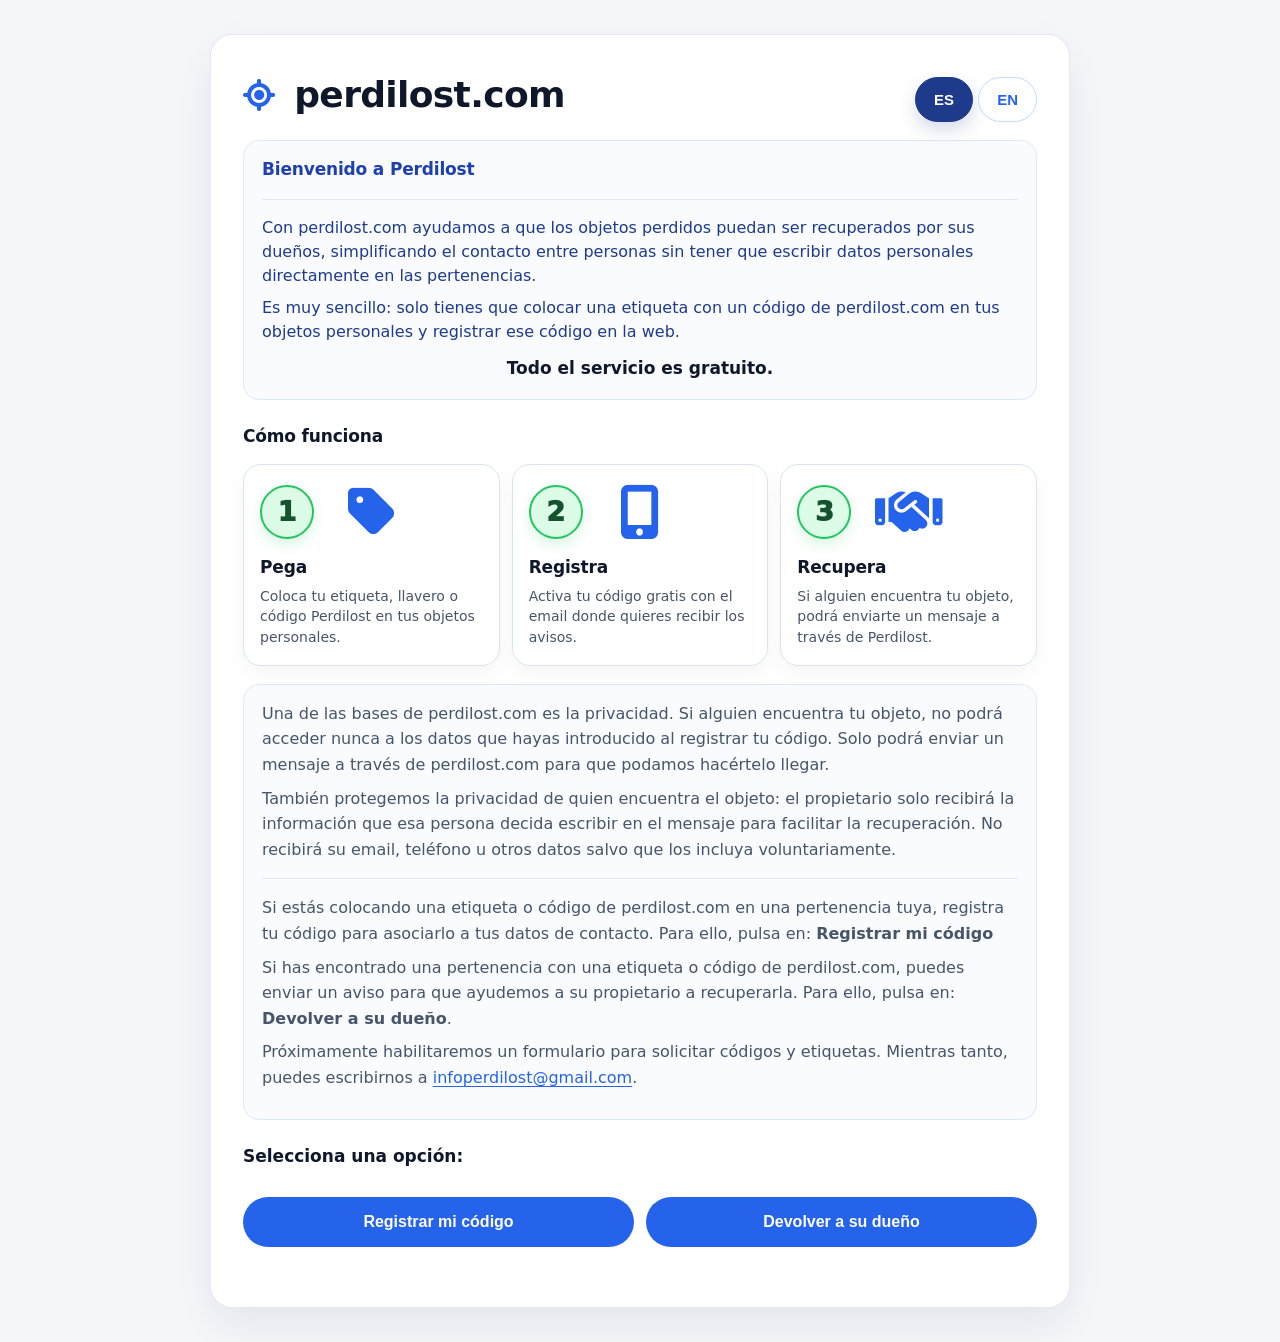
==== commit d3fc0d74: "Restore working index after popup change Update index.html Restore the previous working index.html a" ====
--- a/index.html
+++ b/index.html
@@ -158,10 +158,8 @@
 checkboxPrivacidadRegistro: 'He leído la información básica sobre protección de datos y acepto el tratamiento de mis datos para registrar mi código y gestionar las comunicaciones necesarias del servicio Perdilost.',
 mensajePrivacidadObligatoria: 'Debes aceptar la información de protección de datos para registrar tu código.',
 mensajePrivacidadObligatoriaEncontrado: 'Debes aceptar la información de protección de datos para enviar el aviso.',
-mensajeAvisoSinContactoTitulo: 'Antes de enviar el aviso',
-mensajeAvisoSinContacto: 'Si no has rellenado tus datos de contacto, que son opcionales, el propietario solo recibirá la información que hayas escrito en este mensaje. Asegúrate de explicar claramente cómo puede recuperar el objeto. Por ejemplo: “He dejado el objeto en el Bar XX, pregunta por él en la barra” o “Lo he dejado en la recepción del Hotel XX”.',
-botonConfirmarAvisoSinContacto: 'He indicado cómo recuperarlo. Enviar',
-botonRevisarAvisoSinContacto: 'Revisar mensaje'
+mensajeAvisoSinContacto: 'El propietario solo recibirá la información que hayas escrito en el mensaje. Si no has indicado email o teléfono, asegúrate de explicar claramente cómo puede recuperar el objeto. Por ejemplo: “He dejado el objeto en el bar XX” o “Puedes preguntar por él en recepción”.',
+botonEnviarAvisoIgualmente: 'Enviar aviso igualmente'
   },
   en: {
     bienvenidaTitulo: 'Welcome to Perdilost',
@@ -206,10 +204,7 @@
 botonEnviando: 'Sending...',
 mensajeCamposRegistro: 'You must complete all fields to register your code.',
 mensajeEmailsNoCoinciden: 'The email addresses do not match. Please check both fields.',
-mensajeEmailRegistroNoEnviado: 'Code phone number (optional)',
-placeholderContactoEncontrado: 'Your email (optional)',
-placeholderMensajeEncontrado: 'Write here the message you want the owner to receive so they can recover their item. You can indicate how to contact you or where you left it.',
-bot activated correctly, but we could not send you the confirmation email.',
+mensajeEmailRegistroNoEnviado: 'Code activated correctly, but we could not send you the confirmation email.',
 mensajeRegistroOk: 'Code activated correctly. We have sent you a confirmation email with the registration details.',
 mensajeCamposEncontrado: 'You must complete all required fields to send the notice.',
 
@@ -230,10 +225,8 @@
 checkboxPrivacidadRegistro: 'I have read the basic data protection information and I accept the processing of my data to register my code and manage the communications necessary for the Perdilost service.',
 mensajePrivacidadObligatoria: 'You must accept the data protection information to register your code.',
 mensajePrivacidadObligatoriaEncontrado: 'You must accept the data protection information to send the notice.',
-mensajeAvisoSinContactoTitulo: 'Before sending the notice',
-mensajeAvisoSinContacto: 'If you have not filled in your contact details, which are optional, the owner will only receive the information you wrote in this message. Please make sure you clearly explain how the item can be recovered. For example: “I left the item at XX Bar; please ask at the counter” or “I left it at the reception desk of XX Hotel”.',
-botonConfirmarAvisoSinContacto: 'I explained how to recover it. Send',
-botonRevisarAvisoSinContacto: 'Review message'
+mensajeAvisoSinContacto: 'The owner will only receive the information you wrote in the message. If you have not provided an email or phone number, please make sure you clearly explain how the item can be recovered. For example: “I left the item at XX bar” or “You can ask for it at reception”.',
+botonEnviarAvisoIgualmente: 'Send notice anyway'
   }
 };
     function aplicarTextosGenerales() {
@@ -334,61 +327,8 @@
 }
 
     aplicarTextosGenerales();
-
-function cerrarPopupAvisoSinContacto() {
-  const popup = document.getElementById('popup-aviso-sin-contacto');
-  if (popup) {
-    popup.remove();
-  }
-
-  const botonEnviarAviso = document.getElementById('btn-enviar-aviso');
-  if (botonEnviarAviso) {
-    botonEnviarAviso.disabled = false;
-    botonEnviarAviso.textContent = textos[idiomaActual].botonEnviarAviso;
-  }
-}
-
-function mostrarPopupAvisoSinContacto() {
-  cerrarPopupAvisoSinContacto();
-
-  const popup = document.createElement('div');
-  popup.id = 'popup-aviso-sin-contacto';
-  popup.setAttribute('role', 'dialog');
-  popup.setAttribute('aria-modal', 'true');
-  popup.setAttribute('aria-labelledby', 'popup-aviso-sin-contacto-titulo');
-
-  popup.innerHTML = `
-    <div style="position:fixed; inset:0; background:rgba(15,23,42,0.55); z-index:9999; display:flex; align-items:center; justify-content:center; padding:20px;">
-      <div style="background:#ffffff; max-width:560px; width:100%; border-radius:18px; box-shadow:0 24px 70px rgba(15,23,42,0.35); padding:24px; color:#1f2937; line-height:1.6;">
-        <div style="display:flex; align-items:flex-start; gap:12px; margin-bottom:10px;">
-          <div style="width:36px; height:36px; border-radius:999px; background:#fff7ed; color:#ea580c; display:flex; align-items:center; justify-content:center; flex:0 0 auto;">
-            <i class="fa-solid fa-circle-info" aria-hidden="true"></i>
-          </div>
-          <div>
-            <h3 id="popup-aviso-sin-contacto-titulo" style="margin:0 0 8px 0; color:#1f2d3d; font-size:1.15rem;">${textos[idiomaActual].mensajeAvisoSinContactoTitulo}</h3>
-            <p style="margin:0;">${textos[idiomaActual].mensajeAvisoSinContacto}</p>
-          </div>
-        </div>
-        <div style="display:flex; gap:10px; justify-content:flex-end; flex-wrap:wrap; margin-top:22px;">
-          <button type="button" onclick="cerrarPopupAvisoSinContacto()" style="background:#e5e7eb; color:#1f2937;">${textos[idiomaActual].botonRevisarAvisoSinContacto}</button>
-          <button type="button" onclick="confirmarAvisoSinContactoYEnviar()">${textos[idiomaActual].botonConfirmarAvisoSinContacto}</button>
-        </div>
-      </div>
-    </div>
-  `;
-
-  document.body.appendChild(popup);
-}
-
-function confirmarAvisoSinContactoYEnviar() {
-  avisoEncontradoSinContactoConfirmado = true;
-  cerrarPopupAvisoSinContacto();
-  comprobarCodigoEncontrado();
-}
     
     function mostrarPropietario() {
-      cerrarPopupAvisoSinContacto();
-      avisoEncontradoSinContactoConfirmado = false;
       document.getElementById('btn-propietario').classList.add('activo');
       formularioActivo = 'propietario';
       document.getElementById('btn-encontrado').classList.remove('activo');
@@ -445,10 +385,9 @@
     }
 
     function mostrarEncontrado() {
-      cerrarPopupAvisoSinContacto();
-      avisoEncontradoSinContactoConfirmado = false;
       document.getElementById('btn-encontrado').classList.add('activo');
       formularioActivo = 'encontrado';
+      avisoEncontradoSinContactoConfirmado = false;
       document.getElementById('btn-propietario').classList.remove('activo');
       document.getElementById('zona').innerHTML = `
         <div class="tarjeta-formulario">
@@ -658,10 +597,10 @@
 }
 
 if (!codigo || !mensaje) {
+  avisoEncontradoSinContactoConfirmado = false;
   if (!codigo) marcarCampoError('codigo-encontrado');
   if (!mensaje) marcarCampoError('mensaje-encontrado');
 
-  avisoEncontradoSinContactoConfirmado = false;
   mensajeEncontradoFormulario.innerHTML = `<div class="mensaje-error">${textos[idiomaActual].mensajeCamposEncontrado}</div>`;
   if (botonEnviarAviso) {
     botonEnviarAviso.disabled = false;
@@ -672,8 +611,8 @@
 
 const privacyAcceptedEncontrado = document.getElementById('privacy-accepted-encontrado')?.checked;
 if (!privacyAcceptedEncontrado) {
+  avisoEncontradoSinContactoConfirmado = false;
   marcarGrupoError('grupo-privacy-accepted-encontrado');
-  avisoEncontradoSinContactoConfirmado = false;
   mensajeEncontradoFormulario.innerHTML = `<div class="mensaje-error">${textos[idiomaActual].mensajePrivacidadObligatoriaEncontrado}</div>`;
   if (botonEnviarAviso) {
     botonEnviarAviso.disabled = false;
@@ -685,11 +624,12 @@
 const avisoSinContacto = !telefono && !contacto;
 
 if (avisoSinContacto && !avisoEncontradoSinContactoConfirmado) {
+  avisoEncontradoSinContactoConfirmado = true;
+  mensajeEncontradoFormulario.innerHTML = `<div class="mensaje-aviso" style="background:#fff7ed; border:1px solid #fdba74; border-left:4px solid #f97316; color:#7c2d12; padding:14px 16px; border-radius:12px; line-height:1.55;">${textos[idiomaActual].mensajeAvisoSinContacto}</div>`;
   if (botonEnviarAviso) {
     botonEnviarAviso.disabled = false;
-    botonEnviarAviso.textContent = textos[idiomaActual].botonEnviarAviso;
-  }
-  mostrarPopupAvisoSinContacto();
+    botonEnviarAviso.textContent = textos[idiomaActual].botonEnviarAvisoIgualmente;
+  }
   return;
 }
 
@@ -716,9 +656,8 @@
   resultado = null;
 }
 
-avisoEncontradoSinContactoConfirmado = false;
-
 if (!respuesta.ok) {
+  avisoEncontradoSinContactoConfirmado = false;
   marcarCampoError('codigo-encontrado');
   const textoError = resultado?.error || (idiomaActual === 'en' ? 'Unexpected error sending the notice.' : 'Error inesperado al enviar el aviso.');
   mensajeEncontradoFormulario.innerHTML = `<div class="mensaje-error">${textoError}</div>`;
@@ -736,6 +675,7 @@
 document.getElementById('contacto-encontrado').value = '';
 document.getElementById('mensaje-encontrado').value = '';
 document.getElementById('privacy-accepted-encontrado').checked = false;
+avisoEncontradoSinContactoConfirmado = false;
 
 limpiarCampoError('codigo-encontrado');
 limpiarCampoError('nombre-encontrado');
@@ -752,6 +692,7 @@
     mensajeEncontradoFormulario.innerHTML = `<div class="mensaje-ok">${resultado.message}</div>`;
     return;
   } else if (resultado.ok === false) {
+    avisoEncontradoSinContactoConfirmado = false;
     mensajeEncontradoFormulario.innerHTML = `<div class="mensaje-error">${resultado.message}</div>`;
     if (botonEnviarAviso) {
       botonEnviarAviso.disabled = false;
@@ -766,6 +707,7 @@
   botonEnviarAviso.textContent = textos[idiomaActual].botonEnviarAviso;
 }
 
+avisoEncontradoSinContactoConfirmado = false;
 mensajeEncontradoFormulario.innerHTML = `<div class="mensaje-error">${idiomaActual === 'en' ? 'Unexpected error sending the notice.' : 'Error inesperado al enviar el aviso.'}</div>`;
     }
   </script>
